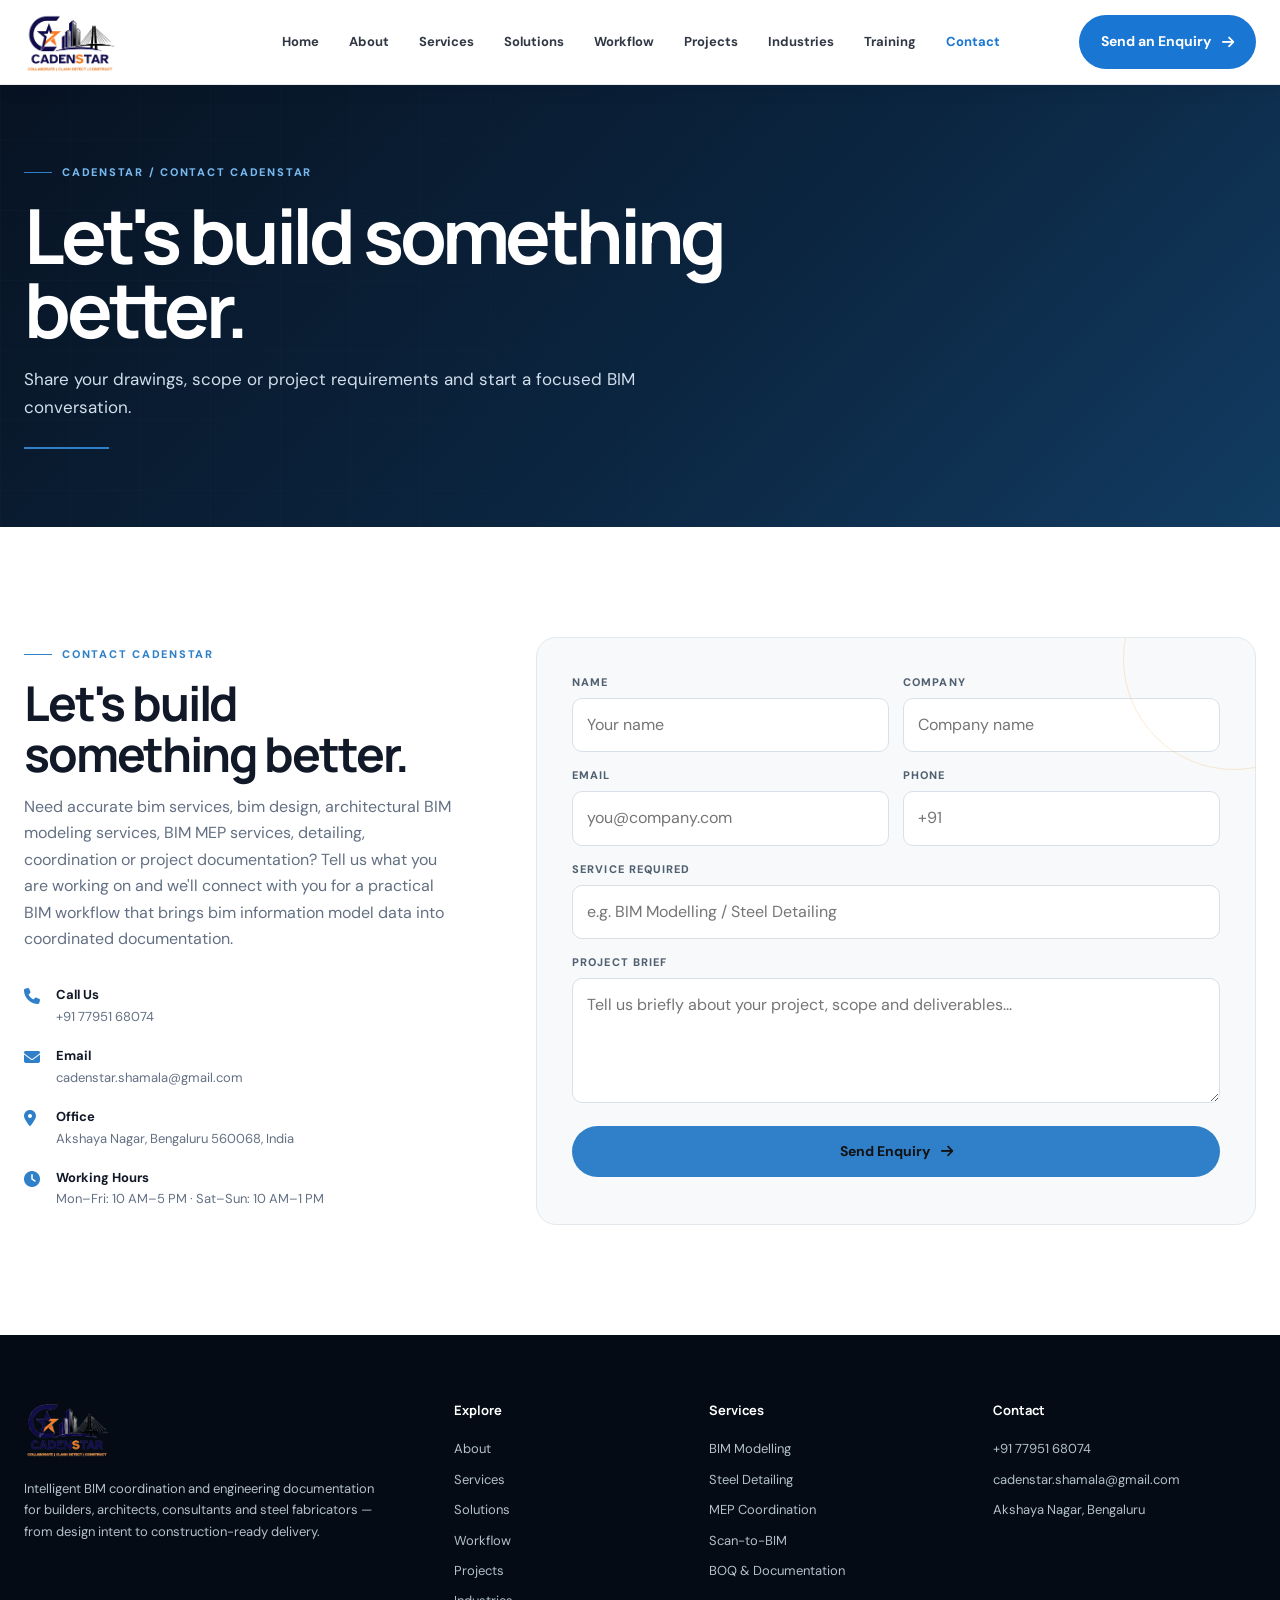
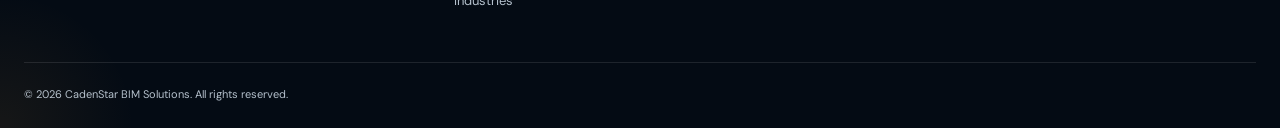
==== contact.html @ 92f3840a "Initial commit" ====
<!DOCTYPE html>

<!DOCTYPE html>

<html lang="en">
<head>
<meta charset="utf-8"/>
<meta content="width=device-width, initial-scale=1.0" name="viewport"/>
<meta name="description" content="Contact CadenStar for BIM services in India, BIM modelling, architectural BIM, MEP BIM services, BIM consulting, Scan-to-BIM and project delivery support."/>
<meta content="CadenStar Pvt Ltd" name="author"/>
<title>Contact CadenStar | BIM Services India</title>
<link href="https://fonts.googleapis.com" rel="preconnect"/>
<link crossorigin="" href="https://fonts.gstatic.com" rel="preconnect"/>
<link href="https://fonts.googleapis.com/css2?family=DM+Sans:wght@400;500;600;700&amp;family=Manrope:wght@500;600;700;800&amp;display=swap" rel="stylesheet"/>
<link href="https://cdnjs.cloudflare.com/ajax/libs/font-awesome/6.5.2/css/all.min.css" rel="stylesheet"/>
<link href="assets/styles.css" rel="stylesheet"/>
<link rel="canonical" href="https://www.cadenstar.com/contact.html"/>
<meta property="og:title" content="Contact CadenStar | BIM Services India"/>
<meta property="og:description" content="Contact CadenStar for BIM services in India, BIM modelling, architectural BIM, MEP BIM services, BIM consulting, Scan-to-BIM and project delivery support."/>
<meta property="og:url" content="https://www.cadenstar.com/contact.html"/>
<meta content="assets/images/logo.png" property="og:image"/>
<script type="application/ld+json">
   {
    "@context":"https://schema.org",
    "@type":"ProfessionalService",
    "name":"CadenStar Pvt Ltd",
    "url":"https://www.CadenStar.com/",
    "description":"BIM modelling, BIM consulting, architectural BIM, structural BIM, MEP BIM services, clash detection, steel detailing, Scan-to-BIM, quantity take-off and construction documentation.",
    "areaServed":["India","UK","USA","Middle East"],
    "telephone":"+91 7795168074",
    "email":"ShamalaLokesh@CadenStar.com",
    "serviceType":["BIM Services","BIM Modelling","Architectural BIM","Structural BIM","MEP BIM Services","Steel Detailing","Scan-to-BIM","BIM Consulting","Quantity Take-Off","CAD Documentation"]
  }
  </script>
<meta name="keywords" content="BIM services India, BIM modeling services in India, BIM modeling services India, BIM companies in India, BIM companies in Bangalore, BIM companies in Mumbai, BIM consulting, BIM MEP services, architectural BIM services"/>
<meta name="robots" content="index, follow, max-image-preview:large"/>
<meta name="theme-color" content="#07111f"/>
</head>
<body>
<header id="header">
<div class="container nav">
<a aria-label="CadenStar home" class="brand" href="index.html">
<img alt="CadenStar BIM Solutions logo" class="brand-logo" src="assets/images/image-01.png"/ loading="lazy" decoding="async">
</a>
<nav class="nav-links" id="navLinks">
<a href="index.html">
      Home
     </a>
<a href="about.html">
      About
     </a>
<a href="services.html">
      Services
     </a>
<a href="solutions.html">
      Solutions
     </a>
<a href="workflow.html">
      Workflow
     </a>
<a href="projects.html">
      Projects
     </a>
<a href="industries.html">
      Industries
     </a>
<a href="training.html">
      Training
     </a>
<a class="active" href="contact.html">
      Contact
     </a>
</nav>
<a class="btn btn-primary" href="contact.html">
     Send an Enquiry
     <i class="fa-solid fa-arrow-right">
</i>
</a>
<button aria-label="Open navigation" class="menu-btn" id="menuBtn">
<i class="fa-solid fa-bars">
</i>
</button>
</div>
</header>
<section class="page-hero">
<div class="container">
<span class="eyebrow">
     CadenStar / Contact CadenStar
    </span>
<h1>
     Let's build something better.
    </h1>
<p>
     Share your drawings, scope or project requirements and start a focused BIM conversation.
    </p>
<div class="hero-line">
</div>
</div>
</section>
<main class="page-main">
<section class="contact" id="contact">
<div class="container contact-grid">
<div class="contact-copy reveal">
<span class="eyebrow">
       Contact CadenStar
      </span>
<h2>
       Let's build something better.
      </h2>
<p>
       Need accurate bim services, bim design, architectural BIM modeling services, BIM MEP services, detailing, coordination or project documentation? Tell us what you are working on and we'll connect with you for a practical BIM workflow that brings bim information model data into coordinated documentation.
      </p>
<div class="contact-details">
<div class="contact-detail">
<i class="fa-solid fa-phone">
</i>
<div>
<strong>
          Call Us
         </strong>
<span>
<a href="tel:+917795168074">
           +91 77951 68074
          </a>
</span>
</div>
</div>
<div class="contact-detail">
<i class="fa-solid fa-envelope">
</i>
<div>
<strong>
          Email
         </strong>
<span>
<a href="mailto:cadenstar.shamala@gmail.com">
           cadenstar.shamala@gmail.com
          </a>
</span>
</div>
</div>
<div class="contact-detail">
<i class="fa-solid fa-location-dot">
</i>
<div>
<strong>
          Office
         </strong>
<span>
          Akshaya Nagar, Bengaluru 560068, India
         </span>
</div>
</div>
<div class="contact-detail">
<i class="fa-solid fa-clock">
</i>
<div>
<strong>
          Working Hours
         </strong>
<span>
          Mon–Fri: 10 AM–5 PM · Sat–Sun: 10 AM–1 PM
         </span>
</div>
</div>
</div>
</div>
<form class="form reveal" id="contactForm">
<div class="form-row">
<div class="field">
<label for="name">
         Name
        </label>
<input id="name" name="name" placeholder="Your name" required=""/>
</div>
<div class="field">
<label for="company">
         Company
        </label>
<input id="company" name="company" placeholder="Company name"/>
</div>
</div>
<div class="form-row">
<div class="field">
<label for="email">
         Email
        </label>
<input id="email" name="email" placeholder="you@company.com" required="" type="email"/>
</div>
<div class="field">
<label for="phone">
         Phone
        </label>
<input id="phone" name="phone" placeholder="+91"/>
</div>
</div>
<div class="field">
<label for="service">
        Service Required
       </label>
<input id="service" name="service" placeholder="e.g. BIM Modelling / Steel Detailing"/>
</div>
<div class="field">
<label for="message">
        Project Brief
       </label>
<textarea id="message" name="message" placeholder="Tell us briefly about your project, scope and deliverables..." required=""></textarea>
</div>
<button class="btn btn-primary" type="submit">
       Send Enquiry
       <i class="fa-solid fa-arrow-right">
</i>
</button>
<p id="formMsg" style="font-size:12px;color:#667486;margin-top:12px;text-align:center">
</p>
</form>
</div>
</section>
</main>
<footer>
<div class="container">
<div class="footer-grid">
<div>
<a class="brand" href="index.html">
<img alt="CadenStar BIM Solutions logo" class="brand-logo" src="assets/images/image-01.png"/ loading="lazy" decoding="async">
</a>
<p>
       Intelligent BIM coordination and engineering documentation for builders, architects, consultants and steel fabricators — from design intent to construction-ready delivery.
      </p>
</div>
<div>
<h4>
       Explore
      </h4>
<ul>
<li>
<a href="about.html">
         About
        </a>
</li>
<li>
<a href="services.html">
         Services
        </a>
</li>
<li>
<a href="solutions.html">
         Solutions
        </a>
</li>
<li>
<a href="workflow.html">
         Workflow
        </a>
</li>
<li>
<a href="projects.html">
         Projects
        </a>
</li>
<li>
<a href="industries.html">
         Industries
        </a>
</li>
</ul>
</div>
<div>
<h4>
       Services
      </h4>
<ul>
<li>
<a href="services.html">
         BIM Modelling
        </a>
</li>
<li>
<a href="services.html">
         Steel Detailing
        </a>
</li>
<li>
<a href="services.html">
         MEP Coordination
        </a>
</li>
<li>
<a href="services.html">
         Scan-to-BIM
        </a>
</li>
<li>
<a href="services.html">
         BOQ &amp; Documentation
        </a>
</li>
</ul>
</div>
<div>
<h4>
       Contact
      </h4>
<ul>
<li>
<a href="tel:+917795168074">
         +91 77951 68074
        </a>
</li>
<li>
<a href="mailto:cadenstar.shamala@gmail.com">
         cadenstar.shamala@gmail.com
        </a>
</li>
<li>
        Akshaya Nagar, Bengaluru
       </li>
</ul>
</div>
</div>
<div class="footer-bottom">
<span>
      © 2026 CadenStar BIM Solutions. All rights reserved.
     </span>
</div>
</div>
</footer>
<div class="cursor-glow" id="cursorGlow">
</div>
<script>
   (function(){
const menuBtn=document.getElementById('menuBtn'),navLinks=document.getElementById('navLinks');
if(menuBtn&&navLinks){menuBtn.addEventListener('click',()=>navLinks.classList.toggle('open'));navLinks.querySelectorAll('a').forEach(a=>a.addEventListener('click',()=>navLinks.classList.remove('open')))}
const obs=new IntersectionObserver(es=>es.forEach(e=>{if(e.isIntersecting){e.target.classList.add('visible');obs.unobserve(e.target)}}),{threshold:.12});
document.querySelectorAll('.reveal,.reveal-left,.reveal-right').forEach(e=>obs.observe(e));
const glow=document.getElementById('cursorGlow');
if(glow&&matchMedia('(pointer:fine)').matches)addEventListener('pointermove',e=>{glow.style.left=e.clientX+'px';glow.style.top=e.clientY+'px'},{passive:true});else if(glow)glow.remove();
const slides=[...document.querySelectorAll('.hero-slide')],dots=[...document.querySelectorAll('.hero-dot')],cur=document.getElementById('heroCurrent');
if(slides.length){let i=0,t;const show=n=>{i=(n+slides.length)%slides.length;slides.forEach((s,k)=>s.classList.toggle('active',k===i));dots.forEach((d,k)=>d.classList.toggle('active',k===i));if(cur)cur.textContent=String(i+1).padStart(2,'0')};const reset=()=>{clearInterval(t);t=setInterval(()=>show(i+1),5500)};const nx=document.getElementById('heroNext'),pv=document.getElementById('heroPrev');if(nx)nx.onclick=()=>{show(i+1);reset()};if(pv)pv.onclick=()=>{show(i-1);reset()};dots.forEach(d=>d.onclick=()=>{show(+d.dataset.slide);reset()});show(0);reset()}
const stats=document.querySelectorAll('.stat');
if(stats.length){const so=new IntersectionObserver(es=>es.forEach(e=>{if(!e.isIntersecting)return;const el=e.target.querySelector('strong');if(!el||el.dataset.done)return;el.dataset.done=1;const m=el.textContent.match(/\d+/);if(!m)return;const target=+m[0],st=performance.now(),tick=n=>{const p=Math.min((n-st)/900,1);el.textContent=Math.floor(p*target)+'+';if(p<1)requestAnimationFrame(tick);else el.classList.add('counting')};requestAnimationFrame(tick);so.unobserve(e.target)}),{threshold:.45});stats.forEach(s=>so.observe(s))}
const form=document.getElementById('contactForm');
if(form)form.addEventListener('submit',e=>{e.preventDefault();const d=new FormData(form),subject=encodeURIComponent('CadenStar Project Enquiry - '+(d.get('service')||'BIM Services')),body=encodeURIComponent('Name: '+d.get('name')+'\nCompany: '+d.get('company')+'\nEmail: '+d.get('email')+'\nPhone: '+d.get('phone')+'\nService: '+d.get('service')+'\n\nProject Brief:\n'+d.get('message'));location.href='mailto:cadenstar.shamala@gmail.com?subject='+subject+'&body='+body;const m=document.getElementById('formMsg');if(m)m.textContent='Opening your email client to send the enquiry…'});
})();
  </script>
</body>
</html>
---- assets/styles.css ----
:root{
      --navy:#07111f;
      --navy2:#0b1b2e;
      --ink:#111827;
      --muted:#637083;
      --line:#dfe5eb;
      --paper:#f7f9fb;
      --white:#fff;
      --accent:#2f80c9;
      --accent2:#72b7ee;
      --blue:#1d5c91;
      --shadow:0 20px 60px rgba(5,18,34,.10);
      --radius:20px;
      --max:1240px;
    }
    *{box-sizing:border-box;margin:0;padding:0}
    html{scroll-behavior:smooth}
    body{font-family:"DM Sans",sans-serif;color:var(--ink);background:#fff;line-height:1.65;overflow-x:hidden}
    a{text-decoration:none;color:inherit}
    img{display:block;width:100%}
    button,input,textarea{font:inherit}
    .container{width:min(var(--max),calc(100% - 48px));margin:auto}
    .eyebrow{display:inline-flex;align-items:center;gap:10px;text-transform:uppercase;letter-spacing:.16em;font-size:11px;font-weight:800;color:var(--accent)}
    .eyebrow:before{content:"";width:28px;height:1px;background:var(--accent)}
    .section-head{display:flex;justify-content:space-between;gap:40px;align-items:end;margin-bottom:52px}
    .section-head h2{font-family:Manrope,sans-serif;font-size:clamp(34px,4vw,58px);line-height:1.04;letter-spacing:-.045em;max-width:680px;margin-top:14px}
    .section-head p{max-width:460px;color:var(--muted)}
    .btn{display:inline-flex;align-items:center;justify-content:center;gap:11px;padding:14px 21px;border-radius:999px;border:1px solid transparent;font-weight:700;font-size:14px;transition:.25s ease;cursor:pointer}
    .btn-primary{background:var(--accent);color:#111}
    .btn-primary:hover{transform:translateY(-2px);background:#4b98d3;box-shadow:0 12px 25px rgba(47,128,201,.22)}
    .btn-dark{background:var(--navy);color:#fff}
    .btn-dark:hover{transform:translateY(-2px);background:#102943}
    .btn-ghost{border-color:#cfd7df;color:var(--navy)}
    .btn-ghost:hover{border-color:var(--navy);background:#f3f6f9}
    .reveal{opacity:0;transform:translateY(34px);transition:opacity .8s ease,transform .8s ease}
    .reveal.visible{opacity:1;transform:none}

    /* top */
    .topbar{background:#040b14;color:#cbd4df;font-size:12px}
    .topbar-inner{height:38px;display:flex;align-items:center;justify-content:space-between}
    .topbar a{color:#fff}
    .top-links{display:flex;gap:22px;align-items:center}
    .top-links span{display:inline-flex;align-items:center;gap:7px}

    /* nav */
    header{position:absolute;z-index:20;top:38px;left:0;right:0;color:#fff}
    .nav{height:82px;display:flex;align-items:center;justify-content:space-between}
    .brand{display:flex;align-items:center;gap:12px}
    .brand-mark{width:44px;height:44px;border:1px solid rgba(255,255,255,.32);display:grid;place-items:center;border-radius:10px;position:relative;overflow:hidden}
    .brand-mark:before,.brand-mark:after{content:"";position:absolute;background:var(--accent);transform:skew(-26deg)}
    .brand-mark:before{width:7px;height:32px;left:13px}
    .brand-mark:after{width:7px;height:24px;left:24px;top:10px}
    .brand strong{font-family:Manrope;font-size:19px;letter-spacing:.02em}
    .brand-logo{width:170px;height:58px;object-fit:contain;object-position:left center}
    .brand small{display:block;color:#aebaca;font-size:9px;letter-spacing:.16em;margin-top:-2px}
    .nav-links{display:flex;gap:30px;align-items:center;font-size:13px;font-weight:700}
    .nav-links a{opacity:.86;transition:.2s}
    .nav-links a:hover,.nav-links a.active{opacity:1;color:var(--accent2)}
    .menu-btn{display:none;background:none;border:0;color:#fff;font-size:22px}

    /* hero */
    .hero{min-height:790px;color:#fff;position:relative;display:flex;align-items:center;padding:150px 0 85px;overflow:hidden;background:#07111f}
    .hero-slides,.hero-slide,.hero-overlay{position:absolute;inset:0}
    .hero-slide{background-position:center;background-size:cover;opacity:0;transform:scale(1.06);transition:opacity 1.1s ease,transform 7s ease}
    .hero-slide.active{opacity:1;transform:scale(1)}
    .hero-overlay{background:linear-gradient(90deg,rgba(4,12,23,.82) 0%,rgba(5,16,29,.58) 47%,rgba(5,15,28,.25) 100%)}
    .hero:after{content:"";position:absolute;inset:auto 0 0;height:160px;background:linear-gradient(transparent,rgba(7,17,31,.78));pointer-events:none;z-index:1}
    .hero-content{position:relative;z-index:3}
    .hero-slider-controls{display:flex;align-items:center;gap:12px;margin-top:35px}
    .hero-arrow{width:39px;height:39px;border:1px solid rgba(255,255,255,.28);background:rgba(4,12,23,.35);color:#fff;border-radius:50%;cursor:pointer;transition:.25s;backdrop-filter:blur(6px)}
    .hero-arrow:hover{background:var(--accent);color:#111;border-color:var(--accent);transform:translateY(-2px)}
    .hero-dots{display:flex;align-items:center;gap:7px;margin:0 5px}
    .hero-dot{width:22px;height:3px;border:0;background:rgba(255,255,255,.35);cursor:pointer;padding:0;transition:.35s}
    .hero-dot.active{width:42px;background:var(--accent)}
    .hero-slide-label{font-size:10px;letter-spacing:.16em;color:#d6dee8;margin-left:7px}
    .hero-content{position:relative;z-index:2;max-width:900px}
    .hero h1{font-family:Manrope;font-size:clamp(48px,7vw,88px);line-height:.98;letter-spacing:-.06em;max-width:850px;margin:20px 0 25px}
    .hero h1 span{color:var(--accent2)}
    .hero p{max-width:700px;font-size:18px;color:#d6dee8}
    .hero-actions{display:flex;gap:12px;margin-top:34px;flex-wrap:wrap}
    .hero-trust{margin-top:60px;display:flex;gap:42px;flex-wrap:wrap;border-top:1px solid rgba(255,255,255,.17);padding-top:25px}
    .hero-trust strong{display:block;font-family:Manrope;font-size:27px}
    .hero-trust span{font-size:11px;color:#aab7c7;text-transform:uppercase;letter-spacing:.12em}

    /* marquee */
    .marquee{background:var(--accent);color:#111;overflow:hidden}
    .marquee-track{display:flex;width:max-content;animation:slide 26s linear infinite}
    .marquee-item{font-family:Manrope;font-weight:800;letter-spacing:.12em;text-transform:uppercase;padding:16px 25px;font-size:12px;display:flex;gap:20px;align-items:center}
    .marquee-item:after{content:"◆";font-size:7px}
    @keyframes slide{to{transform:translateX(-50%)}}

    /* intro */
    .intro{padding:115px 0}
    .intro-grid{display:grid;grid-template-columns:1.05fr .95fr;gap:90px;align-items:center}
    .intro-copy h2{font-family:Manrope;font-size:clamp(34px,4vw,57px);line-height:1.04;letter-spacing:-.045em;margin:15px 0 22px}
    .intro-copy>p{color:var(--muted);font-size:16px}
    .intro-points{display:grid;grid-template-columns:1fr 1fr;gap:14px;margin-top:28px}
    .point{padding:17px 18px;border:1px solid var(--line);border-radius:14px;background:#fff}
    .point i{color:var(--accent);margin-right:8px}
    .point strong{font-size:13px}
    .intro-visual{position:relative}
    .intro-visual img{height:600px;object-fit:contain;border-radius:24px;width:100%;max-width:560px;background:#f6f9fc}
    .floating-card{position:absolute;left:-35px;bottom:30px;background:#fff;padding:24px;border-radius:17px;box-shadow:var(--shadow);width:250px}
    .floating-card b{font-family:Manrope;font-size:30px}
    .floating-card span{display:block;color:var(--muted);font-size:12px}

    /* services */
    .services{padding:110px 0;background:var(--paper)}
    .service-grid{display:grid;grid-template-columns:repeat(3,1fr);gap:18px}
    .service-card{background:#fff;border:1px solid #e5e9ee;border-radius:18px;padding:29px;min-height:275px;position:relative;overflow:hidden;transition:.3s ease}
    .service-card:hover{transform:translateY(-7px);box-shadow:var(--shadow);border-color:#d5dde5}
    .service-num{font-size:11px;font-weight:800;color:#98a5b4;letter-spacing:.14em}
    .service-icon{width:48px;height:48px;border-radius:12px;background:#eaf4fc;color:#21689f;display:grid;place-items:center;font-size:19px;margin:30px 0 20px}
    .service-card h3{font-family:Manrope;font-size:21px;margin-bottom:9px}
    .service-card p{color:var(--muted);font-size:14px}
    .service-list{list-style:none;margin-top:16px;display:flex;gap:7px;flex-wrap:wrap}
    .service-list li{font-size:10px;border:1px solid #e2e7ec;border-radius:999px;padding:4px 8px;color:#677486}

    /* capability band */
    .capability{background:var(--navy);color:#fff;padding:105px 0}
    .capability .section-head p{color:#aab8c7}
    .cap-grid{display:grid;grid-template-columns:repeat(4,1fr);gap:1px;background:rgba(255,255,255,.13);border:1px solid rgba(255,255,255,.13)}
    .cap{padding:35px 26px;min-height:210px;background:var(--navy);transition:.25s}
    .cap:hover{background:#0c2138}
    .cap b{font-size:11px;color:var(--accent);letter-spacing:.14em}
    .cap h3{font-family:Manrope;font-size:22px;margin:18px 0 9px}
    .cap p{color:#aab7c5;font-size:13px}

    /* process */
    .process{padding:110px 0}
    .process-grid{display:grid;grid-template-columns:repeat(4,1fr);gap:0;border-top:1px solid var(--line)}
    .step{padding:32px 26px 10px 0;border-right:1px solid var(--line);margin-right:26px;min-height:220px}
    .step:last-child{border:0}
    .step-number{font-family:Manrope;font-size:48px;color:#dce3ea;font-weight:800}
    .step h3{font-family:Manrope;font-size:19px;margin:10px 0}
    .step p{font-size:13px;color:var(--muted)}

    /* projects */
    .projects{padding:110px 0;background:#f5f7f9}
    .project-grid{display:grid;grid-template-columns:1.2fr .8fr;gap:18px}
    .project-card{position:relative;overflow:hidden;border-radius:20px;background:#111;color:#fff;min-height:440px}
    .project-card.small{min-height:211px}
    .project-card img{position:absolute;inset:0;width:100%;height:100%;object-fit:cover;transition:transform .6s}
    .project-card:hover img{transform:scale(1.04)}
    .project-card:after{content:"";position:absolute;inset:35% 0 0;background:linear-gradient(transparent,rgba(0,0,0,.9))}
    .project-content{position:absolute;z-index:2;left:30px;right:30px;bottom:28px}
    .project-content span{font-size:10px;text-transform:uppercase;letter-spacing:.15em;color:var(--accent2);font-weight:800}
    .project-content h3{font-family:Manrope;font-size:27px;line-height:1.1;margin:8px 0}
    .project-content p{font-size:12px;color:#d1d9e2;max-width:620px}
    .side-projects{display:grid;gap:18px}

    /* sectors */
    .sectors{padding:105px 0}
    .sector-wrap{display:grid;grid-template-columns:1fr 1fr;gap:18px}
    .sector{padding:30px;border:1px solid var(--line);border-radius:16px;display:flex;align-items:center;gap:18px;transition:.2s}
    .sector:hover{border-color:#c5d0db;box-shadow:0 12px 30px rgba(5,18,34,.06)}
    .sector i{width:45px;height:45px;display:grid;place-items:center;background:#eef4f8;color:var(--blue);border-radius:11px}
    .sector h3{font-family:Manrope;font-size:17px}
    .sector p{font-size:12px;color:var(--muted)}

    /* stats */
    .stats{background:var(--accent);padding:62px 0}
    .stats-grid{display:grid;grid-template-columns:repeat(4,1fr);gap:30px}
    .stat{text-align:center;border-right:1px solid rgba(17,17,17,.18)}
    .stat:last-child{border:0}
    .stat strong{font-family:Manrope;font-size:48px;line-height:1}
    .stat span{display:block;text-transform:uppercase;letter-spacing:.12em;font-size:10px;font-weight:800;margin-top:8px}

    /* training */
    .training{padding:110px 0;background:var(--paper)}
    .training-grid{display:grid;grid-template-columns:.9fr 1.1fr;gap:70px;align-items:center}
    .training-image{height:500px;border-radius:22px;object-fit:cover}
    .training h2{font-family:Manrope;font-size:clamp(34px,4vw,55px);line-height:1.05;letter-spacing:-.045em;margin:14px 0 18px}
    .training p{color:var(--muted)}
    .training-list{display:grid;grid-template-columns:1fr 1fr;gap:11px;margin:25px 0}
    .training-list div{background:#fff;border:1px solid var(--line);padding:14px;border-radius:11px;font-size:13px;font-weight:700}
    .training-list i{color:var(--accent);margin-right:8px}

    /* cta */
    .cta{padding:95px 0;background:var(--navy);color:#fff}
    .cta-box{display:flex;justify-content:space-between;align-items:center;gap:35px}
    .cta h2{font-family:Manrope;font-size:clamp(35px,4vw,57px);line-height:1.03;letter-spacing:-.045em;max-width:760px}
    .cta p{color:#aebccc;margin-top:13px;max-width:650px}
    .cta-actions{display:flex;gap:10px;flex-shrink:0}

    /* contact */
    .contact{padding:110px 0}
    .contact-grid{display:grid;grid-template-columns:.75fr 1.25fr;gap:80px}
    .contact h2{font-family:Manrope;font-size:48px;line-height:1.05;letter-spacing:-.045em;margin:15px 0}
    .contact-copy>p{color:var(--muted)}
    .contact-details{margin-top:32px;display:grid;gap:18px}
    .contact-detail{display:flex;gap:14px;align-items:flex-start}
    .contact-detail i{color:var(--accent);margin-top:4px;width:18px}
    .contact-detail strong{display:block;font-size:13px}
    .contact-detail span{display:block;color:var(--muted);font-size:13px}
    .form{background:var(--paper);padding:35px;border-radius:20px}
    .form-row{display:grid;grid-template-columns:1fr 1fr;gap:14px}
    .field{margin-bottom:14px}
    label{display:block;font-size:11px;font-weight:800;text-transform:uppercase;letter-spacing:.1em;margin-bottom:7px;color:#516070}
    input,textarea{width:100%;border:1px solid #d9e0e7;background:#fff;border-radius:10px;padding:13px 14px;outline:0;transition:.2s}
    input:focus,textarea:focus{border-color:var(--accent);box-shadow:0 0 0 3px rgba(47,128,201,.12)}
    textarea{min-height:125px;resize:vertical}
    .form button{width:100%;border:0}

    /* footer */
    footer{background:#040b14;color:#b4c0cc;padding:65px 0 25px}
    .footer-grid{display:grid;grid-template-columns:1.3fr .7fr .8fr .9fr;gap:50px;padding-bottom:50px}
    footer .brand{color:#fff;margin-bottom:20px}
    footer p{font-size:13px;max-width:350px}
    footer h4{color:#fff;font-family:Manrope;margin-bottom:17px;font-size:13px}
    footer ul{list-style:none;display:grid;gap:9px;font-size:13px}
    footer li a:hover{color:var(--accent2)}
    .footer-bottom{border-top:1px solid rgba(255,255,255,.1);padding-top:22px;display:flex;justify-content:space-between;gap:20px;font-size:11px}

    /* back to top */
    .back-top{position:fixed;right:22px;bottom:22px;width:44px;height:44px;border:0;border-radius:50%;background:var(--accent);color:#111;z-index:50;cursor:pointer;opacity:0;visibility:hidden;transition:.25s;box-shadow:0 10px 25px rgba(0,0,0,.18)}
    .back-top.show{opacity:1;visibility:visible}

    @media(max-width:980px){
      .nav-links{gap:18px}
      .hero{min-height:720px}
      .intro-grid,.training-grid,.contact-grid{grid-template-columns:1fr;gap:45px}
      .intro-visual img,.training-image{height:420px}
      .floating-card{left:18px}
      .service-grid{grid-template-columns:1fr 1fr}
      .cap-grid{grid-template-columns:1fr 1fr}
      .process-grid{grid-template-columns:1fr 1fr}
      .step:nth-child(2){border-right:0;margin-right:0}
      .project-grid{grid-template-columns:1fr}
      .side-projects{grid-template-columns:1fr 1fr}
      .stats-grid{grid-template-columns:1fr 1fr}
      .stat:nth-child(2){border-right:0}
      .cta-box{align-items:flex-start;flex-direction:column}
      .footer-grid{grid-template-columns:1fr 1fr}
    }
    @media(max-width:720px){
      .brand-logo{width:145px;height:52px}
      .hero-slider-controls{margin-top:25px}
      .hero-slide-label{display:none}
      .container{width:min(var(--max),calc(100% - 32px))}
      .topbar-inner{justify-content:center}
      .top-links{display:none}
      header{top:38px}
      .nav{height:72px}
      .nav-links{position:absolute;top:72px;left:0;right:0;background:#07111f;padding:18px;display:none;flex-direction:column;align-items:flex-start;border-top:1px solid rgba(255,255,255,.1);border-bottom:1px solid rgba(255,255,255,.1)}
      .nav-links.open{display:flex}
      .menu-btn{display:block}
      .nav .btn{display:none}
      .hero{padding:130px 0 75px;min-height:720px}
      .hero h1{font-size:48px}
      .hero p{font-size:15px}
      .hero-trust{gap:24px;margin-top:40px}
      .hero-trust strong{font-size:23px}
      .section-head{display:block;margin-bottom:35px}
      .section-head p{margin-top:18px}
      .intro,.services,.capability,.process,.projects,.sectors,.training,.contact{padding:75px 0}
      .intro-points,.training-list{grid-template-columns:1fr}
      .service-grid,.cap-grid,.process-grid,.sector-wrap,.stats-grid{grid-template-columns:1fr}
      .step{border-right:0;border-bottom:1px solid var(--line);margin-right:0}
      .side-projects{grid-template-columns:1fr}
      .project-card,.project-card.small{min-height:330px}
      .stats-grid{gap:0}
      .stat{border-right:0;border-bottom:1px solid rgba(17,17,17,.18);padding:22px}
      .stat:last-child{border-bottom:0}
      .form-row{grid-template-columns:1fr}
      .form{padding:22px}
      .footer-grid{grid-template-columns:1fr;gap:30px}
      .footer-bottom{flex-direction:column}
      .cta-actions{width:100%;flex-direction:column}
      .cta-actions .btn{width:100%}
    }

    /* ===== CORPORATE VISUAL UPGRADE ===== */
    :root{--max:1240px;--grid-pad:24px}
    .container{width:min(var(--max),calc(100% - 48px));margin-inline:auto;padding-inline:0}
    header .container,.topbar .container,footer .container{padding-inline:0}
    section .container > *{max-width:100%}
    .hero{overflow:hidden;background:#07111f}
    .hero:before{content:"";position:absolute;inset:0;opacity:.16;background-image:linear-gradient(rgba(255,255,255,.12) 1px,transparent 1px),linear-gradient(90deg,rgba(255,255,255,.12) 1px,transparent 1px);background-size:70px 70px;mask-image:linear-gradient(90deg,#000,transparent 75%);pointer-events:none}
    .hero:after{height:190px}
    .hero-content{max-width:var(--max)}
    .hero h1{max-width:860px;text-wrap:balance}
    .hero p{max-width:680px}
    .hero .eyebrow{position:relative}
    .hero .eyebrow:after{display:none!important}
    .hero-actions .btn{position:relative;overflow:hidden}
    .hero-actions .btn:after{content:"";position:absolute;top:-80%;left:-120%;width:70%;height:260%;background:rgba(255,255,255,.22);transform:rotate(18deg);transition:.7s}
    .hero-actions .btn:hover:after{left:140%}
    .hero-trust>div{position:relative;padding-left:17px}
    .hero-trust>div:before{content:"";position:absolute;left:0;top:4px;width:3px;height:38px;background:var(--accent)}
    .section-head{position:relative}
    .section-head:after{content:"";position:absolute;left:0;bottom:-18px;width:72px;height:2px;background:var(--accent);opacity:.8}
    .section-head p{line-height:1.8}
    .service-card,.cap,.sector,.step,.project-card{will-change:transform}
    .service-card:before{content:"";position:absolute;inset:0;background:linear-gradient(135deg,rgba(47,128,201,.12),transparent 35%);opacity:0;transition:.35s;pointer-events:none}
    .service-card:hover:before{opacity:1}
    .service-card .service-icon{transition:.35s;position:relative;z-index:1}
    .service-card:hover .service-icon{transform:rotate(-6deg) scale(1.08);box-shadow:0 12px 25px rgba(233,154,40,.16)}
    .cap{position:relative;overflow:hidden}
    .cap:after{content:"";position:absolute;right:-35px;bottom:-55px;width:120px;height:120px;border:1px solid rgba(233,154,40,.18);border-radius:50%;transition:.5s}
    .cap:hover:after{transform:scale(1.6)}
    .process-grid{position:relative}
    .process-grid:before{content:"";position:absolute;left:0;right:0;top:-1px;height:1px;background:linear-gradient(90deg,var(--accent),transparent 70%)}
    .step{position:relative}
    .step:after{content:"";position:absolute;top:48px;right:18px;width:0;height:1px;background:var(--accent);transition:.45s}
    .step:hover:after{width:65px}
    .step-number{transition:.35s}
    .step:hover .step-number{color:var(--accent)}
    .project-card{box-shadow:0 15px 45px rgba(4,15,27,.08)}
    .project-card:before{content:"";position:absolute;z-index:2;inset:18px;border:1px solid rgba(255,255,255,.25);border-radius:13px;opacity:0;transform:scale(.96);transition:.45s;pointer-events:none}
    .project-card:hover:before{opacity:1;transform:scale(1)}
    .project-card img{filter:saturate(.88);transition:transform .8s cubic-bezier(.2,.8,.2,1),filter .5s}
    .project-card:hover img{transform:scale(1.07);filter:saturate(1.08)}
    .project-content{transform:translateY(4px);transition:.35s}
    .project-card:hover .project-content{transform:translateY(0)}
    .sector{position:relative;overflow:hidden}
    .sector:before{content:"";position:absolute;left:0;top:0;bottom:0;width:3px;background:var(--accent);transform:scaleY(0);transform-origin:bottom;transition:.35s}
    .sector:hover:before{transform:scaleY(1)}
    .sector i{transition:.35s}
    .sector:hover i{transform:translateX(4px) rotate(-4deg)}
    .stat{position:relative}
    .stat strong{display:inline-block}
    .stat strong.counting{animation:numberPop .6s ease both}
    @keyframes numberPop{0%{opacity:.2;transform:translateY(8px) scale(.92)}100%{opacity:1;transform:none}}
    .training-image{box-shadow:25px 25px 0 rgba(233,154,40,.13);transition:.5s}
    .training-image:hover{transform:translate(-5px,-5px);box-shadow:30px 30px 0 rgba(233,154,40,.18)}
    .form{position:relative;overflow:hidden;border:1px solid #e3e8ed}
    .form:before{content:"";position:absolute;top:-90px;right:-90px;width:220px;height:220px;border:1px solid rgba(233,154,40,.2);border-radius:50%;pointer-events:none}
    .form button{position:relative;overflow:hidden}
    .form button:after{content:"";position:absolute;left:-110%;top:0;width:80%;height:100%;background:rgba(255,255,255,.22);transform:skewX(-20deg);transition:.65s}
    .form button:hover:after{left:130%}
    footer .brand-mark{border-color:rgba(255,255,255,.22)}
    .reveal-left{opacity:0;transform:translateX(-35px);transition:opacity .8s ease,transform .8s ease}
    .reveal-right{opacity:0;transform:translateX(35px);transition:opacity .8s ease,transform .8s ease}
    .reveal-left.visible,.reveal-right.visible{opacity:1;transform:none}
    .cursor-glow{position:fixed;width:280px;height:280px;border-radius:50%;pointer-events:none;background:radial-gradient(circle,rgba(233,154,40,.08),transparent 68%);transform:translate(-50%,-50%);z-index:1;mix-blend-mode:screen}
    @media(max-width:720px){
      .hero-slider-controls{margin-top:25px}
      .hero-slide-label{display:none}
      .container{width:calc(100% - 32px)}
      .hero{background-attachment:scroll}
      .training-image{box-shadow:12px 12px 0 rgba(233,154,40,.13)}
      .section-head:after{bottom:-12px}
    }

  
    /* ===== OCTOBER 2026 PPT EXPANSION ===== */
    .ppt-section{padding:105px 0;position:relative}
    .ppt-section.alt{background:linear-gradient(180deg,#f7fbff,#eef5fb)}
    .problem-grid{display:grid;grid-template-columns:1.15fr .85fr;gap:30px;align-items:stretch}
    .problem-panel{background:var(--navy);color:#fff;border-radius:24px;padding:38px;box-shadow:var(--shadow)}
    .problem-panel h3{font-family:Manrope;font-size:28px;margin:12px 0 24px}
    .problem-list{display:grid;gap:12px}
    .problem-item{padding:17px 18px;border:1px solid rgba(255,255,255,.13);border-radius:14px;background:rgba(255,255,255,.04)}
    .problem-item strong{display:block;color:#fff;font-family:Manrope;font-size:15px}
    .problem-item span{display:block;color:#b9c6d5;font-size:13px;margin-top:4px}
    .visual-card{background:#fff;border:1px solid var(--line);border-radius:24px;overflow:hidden;box-shadow:var(--shadow)}
    .visual-card img{width:100%;height:100%;object-fit:cover}
    .workflow-image{border-radius:24px;box-shadow:var(--shadow);border:1px solid #dbe6ef}
    .workflow-steps{display:grid;grid-template-columns:repeat(5,1fr);gap:14px;margin-top:35px}
    .workflow-step{background:#fff;border:1px solid #dfe8f0;border-radius:18px;padding:23px 18px;position:relative;box-shadow:0 10px 30px rgba(5,18,34,.06)}
    .workflow-step b{display:block;font-family:Manrope;color:#176cc2;font-size:30px;line-height:1}
    .workflow-step h3{font-family:Manrope;font-size:17px;margin:13px 0 7px}
    .workflow-step p{font-size:12px;color:var(--muted)}
    .benefit-strip{margin-top:28px;padding:24px;border-radius:18px;background:#073d78;color:#fff;display:grid;grid-template-columns:repeat(4,1fr);gap:12px}
    .benefit-strip div{padding:8px 18px;border-right:1px solid rgba(255,255,255,.2);text-align:center}
    .benefit-strip div:last-child{border-right:0}
    .benefit-strip strong{display:block;font-family:Manrope;font-size:15px}
    .benefit-strip span{font-size:11px;color:#d5e4f3}
    .two-col-image{display:grid;grid-template-columns:1fr 1fr;gap:18px;align-items:center}
    .two-col-image img{border-radius:20px;border:1px solid #dce5ed;box-shadow:0 15px 35px rgba(5,18,34,.08)}
    .comparison{display:grid;grid-template-columns:1fr 1fr;gap:18px;margin-top:32px}
    .compare-card{padding:30px;border-radius:20px;border:1px solid var(--line);background:#fff}
    .compare-card h3{font-family:Manrope;font-size:23px;margin-bottom:18px}
    .compare-card ul{list-style:none;display:grid;gap:11px}
    .compare-card li{font-size:13px;color:#536173;padding-left:25px;position:relative}
    .compare-card li:before{position:absolute;left:0;top:0;font-weight:800}
    .compare-card.with li:before{content:"✓";color:#198754}
    .compare-card.without li:before{content:"×";color:#d04444}
    .metric-row{display:grid;grid-template-columns:repeat(3,1fr);gap:15px;margin-top:20px}
    .metric{background:var(--navy);color:#fff;border-radius:16px;padding:20px;text-align:center}
    .metric b{display:block;font-family:Manrope;font-size:31px;color:#78baf0}
    .metric span{font-size:11px;text-transform:uppercase;letter-spacing:.1em}
    .solutions-hero{display:grid;grid-template-columns:.8fr 1.2fr;gap:25px;align-items:center}
    .solutions-hero img{border-radius:22px;border:1px solid #dce6ee;box-shadow:var(--shadow)}
    .solution-grid{display:grid;grid-template-columns:repeat(3,1fr);gap:18px;margin-top:25px}
    .solution-card{background:#fff;border:1px solid #dfe6ed;border-radius:18px;padding:24px;overflow:hidden}
    .solution-card img{height:165px;object-fit:cover;border-radius:12px;margin-top:18px}
    .solution-card h3{font-family:Manrope;font-size:19px;margin:0 0 7px}
    .solution-card p{font-size:13px;color:var(--muted)}
    .industry-grid{display:grid;grid-template-columns:repeat(3,1fr);gap:15px}
    .industry-card{padding:23px;border:1px solid var(--line);border-radius:17px;background:#fff}
    .industry-card i{color:var(--accent);font-size:20px}
    .industry-card h3{font-family:Manrope;font-size:16px;margin:10px 0 5px}
    .industry-card p{font-size:12px;color:var(--muted)}
    .project-spotlight{display:grid;grid-template-columns:1fr 1fr;gap:24px;align-items:center}
    .project-gallery{display:grid;grid-template-columns:1.1fr .9fr;gap:12px}
    .project-gallery img{border-radius:15px;border:1px solid #dce5ed;background:#fff}
    .project-gallery img:first-child{grid-row:span 2;height:100%;object-fit:cover}
    .project-copy h3{font-family:Manrope;font-size:35px;line-height:1.08;margin:12px 0}
    .project-copy p{color:var(--muted)}
    .project-facts{display:grid;gap:10px;margin-top:20px}
    .project-fact{padding:13px 15px;background:#f4f8fb;border-radius:12px;font-size:13px}
    .project-fact strong{font-family:Manrope;color:var(--navy)}
    .hostel-grid{display:grid;grid-template-columns:.8fr 1.2fr;gap:25px;align-items:center}
    .hostel-images{display:grid;gap:12px}
    .hostel-images img{border-radius:18px;border:1px solid #dce5ed}
    .real-project-grid{display:grid;grid-template-columns:repeat(3,1fr);gap:18px}
    .real-project-card{background:#fff;border:1px solid var(--line);border-radius:18px;overflow:hidden}
    .real-project-card img{height:190px;object-fit:cover}
    .real-project-card .rpcopy{padding:18px}
    .real-project-card h3{font-family:Manrope;font-size:18px}
    .real-project-card p{font-size:12px;color:var(--muted);margin-top:6px}
    .resource-grid{display:grid;grid-template-columns:1fr 1fr;gap:22px;align-items:center}
    .resource-list{display:grid;grid-template-columns:1fr 1fr;gap:11px;margin-top:25px}
    .resource-list div{padding:14px 15px;background:#fff;border:1px solid var(--line);border-radius:12px;font-size:13px;font-weight:700}
    .resource-list i{color:var(--accent);margin-right:8px}
    .client-grid{display:grid;grid-template-columns:repeat(4,1fr);gap:18px;align-items:center}
    .client-logo{height:125px;background:#fff;border:1px solid var(--line);border-radius:16px;padding:20px;display:grid;place-items:center}
    .client-logo img{max-height:90px;max-width:90%;object-fit:contain}
    .contact-feature{display:grid;grid-template-columns:1fr .75fr;gap:25px;align-items:center}
    .leader-card{background:linear-gradient(145deg,#07111f,#12345a);border-radius:24px;padding:18px;color:#fff;display:grid;grid-template-columns:minmax(320px,.9fr) 1.1fr;gap:22px;align-items:center}
    .leader-card img{width:100%;height:360px;object-fit:contain;object-position:center;border-radius:18px;background:#07111f}
    .leader-card h3{font-family:Manrope;font-size:28px}
    .leader-card p{color:#c8d4e1;font-size:13px;margin:9px 0 16px}
    @media(max-width:980px){
      .problem-grid,.project-spotlight,.hostel-grid,.resource-grid,.contact-feature,.solutions-hero{grid-template-columns:1fr}
      .workflow-steps{grid-template-columns:1fr 1fr}
      .benefit-strip{grid-template-columns:1fr 1fr}
      .solution-grid,.industry-grid,.real-project-grid{grid-template-columns:1fr 1fr}
      .client-grid{grid-template-columns:repeat(3,1fr)}
      .leader-card{grid-template-columns:1fr}
      .leader-card img{height:360px;object-fit:contain}
    }
    @media(max-width:720px){
      .workflow-steps,.comparison,.metric-row,.solution-grid,.industry-grid,.real-project-grid,.client-grid,.resource-list{grid-template-columns:1fr}
      .benefit-strip{grid-template-columns:1fr}
      .benefit-strip div{border-right:0;border-bottom:1px solid rgba(255,255,255,.2)}
      .benefit-strip div:last-child{border-bottom:0}
      .two-col-image,.project-gallery{grid-template-columns:1fr}
      .project-gallery img:first-child{grid-row:auto}
      .ppt-section{padding:75px 0}
    }
   /* ===== FINAL HEADER / NAVIGATION REFINEMENT ===== */
    html{scroll-padding-top:84px}
    .topbar{display:none!important}
    header#header{position:fixed!important;top:0!important;left:0!important;right:0!important;z-index:1000!important;background:#fff!important;color:#101827!important;box-shadow:0 2px 18px rgba(10,24,45,.10)!important;border-bottom:1px solid rgba(16,24,39,.08)!important}
    header#header .nav{height:84px}
    header#header .brand{color:#101827!important}
    header#header .brand-logo{width:178px;height:62px;object-fit:contain;object-position:left center}
    header#header .nav-links a{color:#101827!important}
    header#header .nav-links a:hover,header#header .nav-links a.active{color:#1976d2!important}
    header#header .nav-links{background:#fff!important}
    header#header .menu-btn{color:#101827!important;border-color:rgba(16,24,39,.15)!important;background:#fff!important}
    header#header .btn-primary{color:#fff!important;background:#1976d2!important}
    .hero{padding-top:190px}
    .founder-badge{display:inline-flex;align-items:center;gap:8px;margin:10px 0 14px;padding:7px 12px;border-radius:999px;background:rgba(120,186,240,.13);border:1px solid rgba(120,186,240,.35);color:#78baf0;font-size:12px;font-weight:800;letter-spacing:.08em;text-transform:uppercase}
    .workflow-image{display:block;width:100%;height:auto;object-fit:cover}
    @media (max-width:760px){header#header .nav{height:72px}header#header .brand-logo{width:148px;height:54px}.hero{padding-top:135px}header#header .nav-links{top:72px}}
  

/* ===== Section heading + paragraph alignment (all sections) ===== */
.section-head{display:grid;grid-template-columns:minmax(0,1.2fr) minmax(0,.8fr);gap:56px;align-items:center}
.section-head h2{font-size:clamp(30px,3.5vw,48px);line-height:1.08;max-width:none}
.section-head p{max-width:none;font-size:16px;line-height:1.8;padding-left:26px;border-left:2px solid rgba(99,112,131,.28)}
@media(max-width:980px){.section-head{grid-template-columns:1fr;gap:22px}.section-head p{padding-left:0;border-left:0;margin-top:0}}

/* ===== Shared ===== */
.cs-ico{display:inline-grid;place-items:center;flex:none;color:#fff;background:radial-gradient(circle at 30% 25%,#1f6fc2,#0a3a78 70%);box-shadow:0 8px 18px rgba(7,61,120,.28)}
.cs-ico.green{background:radial-gradient(circle at 30% 25%,#2ea24f,#12602b 70%);box-shadow:0 8px 18px rgba(18,96,43,.26)}

/* ===== 1. Coordinated BIM workflow ===== */
.wf2-stage{position:relative;overflow:hidden;border-radius:26px;border:1px solid #dbe6ef;box-shadow:var(--shadow);background:linear-gradient(180deg,#f3f9ff 0%,#fff 62%);padding:0 0 34px}
.wf2-top{position:relative;padding:44px 0 26px;overflow:hidden}
.wf2-top:after{content:"";position:absolute;left:0;right:0;bottom:0;height:70px;background:linear-gradient(180deg,rgba(255,255,255,0),#fff);pointer-events:none}
.wf2-photo{position:absolute;top:0;bottom:0;width:190px;height:100%;object-fit:cover;pointer-events:none;z-index:0}
.wf2-photo.l{left:0;-webkit-mask-image:linear-gradient(90deg,#000 45%,transparent);mask-image:linear-gradient(90deg,#000 45%,transparent)}
.wf2-photo.r{right:0;-webkit-mask-image:linear-gradient(270deg,#000 45%,transparent);mask-image:linear-gradient(270deg,#000 45%,transparent)}
.wf2-steps{position:relative;z-index:1;display:grid;grid-template-columns:repeat(5,1fr);gap:34px;margin:0 190px;align-items:stretch}
.wf2-step{position:relative;display:flex;flex-direction:column;align-items:center;text-align:center}
.wf2-step b{font-family:Manrope,sans-serif;font-size:32px;line-height:1;color:#176cc2}
.wf2-step h3{font-family:Manrope,sans-serif;font-size:16px;line-height:1.25;margin:12px 0 6px;color:#0b2a55}
.wf2-step p{font-size:13px;line-height:1.5;color:var(--muted);max-width:170px}
.wf2-step .wf2-dot{width:9px;height:9px;border-radius:50%;background:#0a3a78;margin:auto 0 0;position:relative}
.wf2-step .wf2-dot:after{content:"";position:absolute;left:4px;top:9px;height:14px;border-left:1px dashed #0a3a78}
.wf2-step .cs-ico{width:84px;height:84px;border-radius:50%;font-size:30px;margin-top:22px;border:6px solid #fff;outline:1px solid #cfdceb}
.wf2-step:not(:last-child):after{content:"";position:absolute;right:-34px;bottom:30px;width:34px;height:14px;background:linear-gradient(90deg,#4f9be0,#0a3a78);clip-path:polygon(0 30%,62% 30%,62% 0,100% 50%,62% 100%,62% 70%,0 70%)}
.wf2-principle{position:relative;display:grid;grid-template-columns:auto 1fr auto;gap:26px;align-items:center;margin:8px 40px 0;padding:18px 20px 18px 26px;border-radius:20px;background:linear-gradient(100deg,#082a5c,#0b4aa0);color:#fff;box-shadow:0 14px 30px rgba(7,42,92,.28)}
.wf2-principle .badge{width:76px;height:76px;border-radius:50%;background:#fff;color:#0a4aa0;display:grid;place-items:center;font-size:34px}
.wf2-principle p{font-family:Manrope,sans-serif;font-size:19px;line-height:1.4}
.wf2-principle p strong{display:block;font-size:21px;margin-bottom:2px}
.wf2-principle em{font-style:normal;font-weight:800;color:#9be22c}
.wf2-pair{display:grid;grid-template-columns:1fr 1fr;gap:0;width:min(42vw,430px);border-radius:14px;overflow:hidden;border:3px solid #fff;background:#fff}
.wf2-pair img{width:100%;height:132px;object-fit:cover;display:block}
.wf2-benefits{display:grid;grid-template-columns:repeat(4,1fr);margin:26px 40px 0;padding:18px 10px;border-radius:18px;background:#fff;border:1px solid #e1eaf2;box-shadow:0 10px 26px rgba(5,18,34,.06)}
.wf2-benefits div{display:flex;gap:14px;align-items:center;padding:6px 22px;border-right:1px solid #dfe8f0}
.wf2-benefits div:last-child{border-right:0}
.wf2-benefits i{font-size:28px;flex:none;width:36px;text-align:center}
.wf2-benefits strong{display:block;font-family:Manrope,sans-serif;font-size:15px;color:#0b2a55}
.wf2-benefits span{display:block;font-size:12px;line-height:1.45;color:var(--muted)}
.wf2-benefits .c1{color:#1c8de6}.wf2-benefits .c2{color:#58b21e}.wf2-benefits .c3{color:#5b3fc4}.wf2-benefits .c4{color:#1769c9}
@media(max-width:1100px){
  .wf2-photo{display:none}
  .wf2-top{padding-top:34px}
  .wf2-steps{margin:0 28px;gap:26px;grid-template-columns:repeat(3,1fr);row-gap:34px}
  .wf2-step:nth-child(3):after{display:none}
  .wf2-principle{grid-template-columns:auto 1fr;margin-inline:28px}
  .wf2-pair{grid-column:1/-1;width:100%}
  .wf2-benefits{grid-template-columns:1fr 1fr;margin-inline:28px;row-gap:10px}
  .wf2-benefits div:nth-child(2){border-right:0}
}
@media(max-width:640px){
  .wf2-stage{padding-top:30px}
  .wf2-steps{grid-template-columns:1fr 1fr;margin:0 16px}
  .wf2-step:nth-child(3):after{display:block}.wf2-step:nth-child(2n):after{display:none}.wf2-step:last-child:after{display:none}
  .wf2-step:not(:last-child):after{right:-28px;width:24px}
  .wf2-principle{margin-inline:16px;padding:18px}
  .wf2-principle p{font-size:16px}.wf2-principle p strong{font-size:17px}
  .wf2-benefits{grid-template-columns:1fr;margin-inline:16px}
  .wf2-benefits div{border-right:0;border-bottom:1px solid #dfe8f0;padding:12px 8px}.wf2-benefits div:last-child{border-bottom:0}
}

/* ===== 2. Builders + architects ===== */
.ba-goal{text-align:center}
.ba-goal h3{font-family:Manrope,sans-serif;font-size:clamp(24px,3vw,38px);letter-spacing:-.02em;color:#0b2a55;text-transform:uppercase}
.ba-goal h3 .g{color:#17702f}.ba-goal h3 .lc{color:#6b7a8c}
.ba-goal-bar{display:flex;align-items:center;justify-content:center;gap:16px;margin:16px auto 14px;padding:15px 26px;max-width:880px;border-radius:14px;background:linear-gradient(100deg,#082a5c,#0b3d80);color:#fff;font-family:Manrope,sans-serif;font-weight:700;font-size:clamp(16px,2vw,24px);box-shadow:0 14px 30px rgba(7,42,92,.22)}
.ba-goal-bar i{color:#f5b82e;font-size:1.4em}
.ba-goal-bar b{color:#f5b82e}
.ba-goal > p{font-size:17px;color:#33425a}.ba-goal > p .b{color:#1769c9;font-weight:700}.ba-goal > p .g{color:#17702f;font-weight:700}
.ba-stage{display:grid;grid-template-columns:200px minmax(0,1fr) 200px;gap:22px;margin-top:30px;padding:22px;border-radius:26px;background:linear-gradient(180deg,#f6faff,#fff);border:1px solid #dbe6ef;box-shadow:var(--shadow)}
.ba-photo{margin:0;border-radius:18px;overflow:hidden;position:relative;min-height:420px}
.ba-photo img{position:absolute;inset:0;width:100%;height:100%;object-fit:cover}
.ba-panels{display:grid;grid-template-columns:minmax(0,1fr) 128px minmax(0,1fr);gap:16px;align-items:stretch}
.ba-panels .ba-badge{align-self:center}
.ba-col{position:relative;display:flex;flex-direction:column}
.ba-col h4{align-self:flex-start}
.ba-col h4{display:inline-flex;align-items:center;gap:12px;margin:0 0 18px;padding:6px 26px 6px 6px;border-radius:999px;font-family:Manrope,sans-serif;font-size:17px;letter-spacing:.02em;text-transform:uppercase;color:#fff;background:linear-gradient(100deg,#0a3a78,#0d54a8)}
.ba-col.arch h4{background:linear-gradient(100deg,#12602b,#1c8a3e)}
.ba-col h4 .cs-ico{width:46px;height:46px;border-radius:50%;font-size:20px;background:#fff;color:#0a3a78;box-shadow:none}
.ba-col.arch h4 .cs-ico{color:#12602b}
.ba-col ul{flex:1;grid-auto-rows:1fr;list-style:none;display:grid;gap:12px;margin:0;padding:0 0 0 26px;position:relative}
.ba-col ul:before{content:"";position:absolute;left:5px;top:22px;bottom:22px;border-left:2px solid #1769c9}
.ba-col.arch ul:before{border-color:#1c8a3e}
.ba-col li{position:relative;display:flex;gap:12px;align-items:center;padding:11px 14px;border-radius:14px;background:#fff;border:1px solid #e1eaf2;box-shadow:0 8px 20px rgba(5,18,34,.06)}
.ba-col li:before{content:"";position:absolute;left:-26px;top:50%;width:12px;height:12px;margin-top:-6px;border-radius:50%;background:#1769c9;box-shadow:0 0 0 3px #fff}
.ba-col.arch li:before{background:#1c8a3e}
.ba-col li .cs-ico{width:40px;height:40px;border-radius:50%;font-size:16px}
.ba-col li strong{display:block;font-family:Manrope,sans-serif;font-size:14.5px;line-height:1.25;color:#0b2a55}
.ba-col li p span{display:block;font-size:12px;line-height:1.45;color:var(--muted);margin-top:2px}
.ba-badge{display:grid;place-items:center;align-content:center;text-align:center;width:128px;height:128px;border-radius:50%;background:#fff;border:1px solid #dbe6ef;box-shadow:0 14px 30px rgba(5,18,34,.14);gap:2px}
.ba-badge svg{width:44px;height:44px}
.ba-badge strong{font-family:Manrope,sans-serif;font-size:13px;letter-spacing:.04em;color:#0b2a55}
.ba-badge span{font-size:10px;line-height:1.25;color:var(--muted);text-transform:uppercase;letter-spacing:.06em;max-width:90px}
.ba-cta{display:grid;grid-template-columns:auto 1fr;gap:24px;align-items:center;margin-top:22px;padding:22px 32px;border-radius:20px;background:linear-gradient(100deg,#07224a,#0a3d82);color:#fff;box-shadow:0 14px 30px rgba(7,42,92,.26)}
.ba-cta h4{display:flex;align-items:center;gap:16px;font-family:Manrope,sans-serif;font-size:clamp(18px,1.9vw,26px);text-transform:uppercase;letter-spacing:-.01em;line-height:1.1;white-space:nowrap}
.ba-cta h4 i{font-size:1.5em;color:#cfe3f7}
.ba-cta h4 em{font-style:normal;background:linear-gradient(90deg,#4cb2ff,#58d27a);-webkit-background-clip:text;background-clip:text;color:transparent}
.ba-cta ul{list-style:none;margin:0;padding:0;display:flex;flex-wrap:wrap;justify-content:flex-end;gap:10px 0}
.ba-cta li{white-space:nowrap}
.ba-cta ul{flex-wrap:nowrap}
.ba-cta li{display:flex;align-items:center;gap:10px;padding:2px 12px;border-left:1px solid rgba(255,255,255,.22);font-family:Manrope,sans-serif;font-weight:700;font-size:13.5px}
.ba-cta li:first-child{border-left:0}
.ba-cta li i{font-size:22px;color:#6cc4ff}.ba-cta li:nth-child(2) i{color:#8bd84a}.ba-cta li:nth-child(3) i{color:#58d27a}
.ba-foot{display:flex;align-items:center;justify-content:center;gap:14px;flex-wrap:wrap;text-align:center;margin:16px auto 0;padding:14px 26px;max-width:880px;border-radius:999px;background:#fff;border:1px solid #dbe6ef;box-shadow:0 10px 26px rgba(5,18,34,.08);font-family:Manrope,sans-serif;font-weight:700;font-size:15px;color:#0b2a55}
.ba-foot i{color:#1769c9;font-size:20px}.ba-foot .b{color:#1769c9}.ba-foot .g{color:#17702f}
@media(max-width:1100px){
  .ba-stage{grid-template-columns:1fr}
  .ba-photo{display:none}
  .ba-panels{grid-template-columns:1fr;gap:26px}
  .ba-badge{margin:auto;order:-1;display:none}
  .ba-cta{grid-template-columns:1fr}.ba-cta h4{white-space:normal}.ba-cta ul{justify-content:flex-start;flex-wrap:wrap}
  .ba-cta li:first-child{padding-left:0}
}
@media(max-width:640px){
  .ba-stage{padding:14px}
  .ba-goal-bar{flex-direction:column;gap:8px;padding:14px 18px;text-align:center}
  .ba-cta{padding:20px}
  .ba-cta ul{flex-direction:column;gap:12px;flex-wrap:nowrap}
  .ba-cta li{border-left:0;padding:0}
  .ba-foot{border-radius:20px;font-size:14px}
}

/* ===== 3. Our BIM solutions ===== */
.sol2-grid{display:grid;grid-template-columns:repeat(3,1fr);gap:20px}
.sol2-card{display:flex;flex-direction:column;background:#fff;border:1px solid #dfe6ed;border-radius:20px;overflow:hidden;box-shadow:0 14px 34px rgba(5,18,34,.07);transition:transform .3s ease,box-shadow .3s ease}
.sol2-card:hover{transform:translateY(-4px);box-shadow:0 20px 44px rgba(5,18,34,.12)}
.sol2-top{display:flex;gap:16px;align-items:flex-start;padding:24px 24px 16px;min-height:112px}
.sol2-top .cs-ico{width:54px;height:54px;border-radius:50%;font-size:22px}
.sol2-top h3{font-family:Manrope,sans-serif;font-size:19px;line-height:1.2;margin:2px 0 6px;color:#0b1b2e}
.sol2-top p{font-size:13.5px;line-height:1.55;color:var(--muted)}
.sol2-img{margin:auto 0 0;background:#f6f9fc;border-top:1px solid #edf2f7}
.sol2-img img{display:block;width:100%;aspect-ratio:2.1/1;object-fit:contain;mix-blend-mode:multiply}
.sol2-strip{display:grid;grid-template-columns:repeat(4,1fr);margin-top:26px;padding:20px 10px;border-radius:18px;background:linear-gradient(100deg,#0a3a78,#0b4fa3);color:#fff;box-shadow:0 14px 30px rgba(7,42,92,.22)}
.sol2-strip div{display:flex;gap:14px;align-items:center;justify-content:center;padding:4px 18px;border-right:1px solid rgba(255,255,255,.22)}
.sol2-strip div:last-child{border-right:0}
.sol2-strip i{font-size:28px;color:#cfe3f7;flex:none}
.sol2-strip strong{display:block;font-family:Manrope,sans-serif;font-size:15px}
.sol2-strip span{display:block;font-size:12px;color:#d5e4f3;line-height:1.4}
@media(max-width:980px){.sol2-grid{grid-template-columns:1fr 1fr}.sol2-strip{grid-template-columns:1fr 1fr;row-gap:14px}.sol2-strip div:nth-child(2){border-right:0}}
@media(max-width:640px){.sol2-grid{grid-template-columns:1fr}.sol2-top{min-height:0}.sol2-strip{grid-template-columns:1fr}.sol2-strip div{border-right:0;border-bottom:1px solid rgba(255,255,255,.2);justify-content:flex-start;padding:12px 14px}.sol2-strip div:last-child{border-bottom:0}}


@media(max-width:640px){.contact-grid .leader-card{grid-template-columns:1fr}.contact-grid .form{padding:22px}.contact-grid .form .form-row{grid-template-columns:1fr}}

/* ---------- Eye-catching layer ---------- */
#csProg{position:fixed;top:0;left:0;height:3px;width:0;z-index:2000;background:linear-gradient(90deg,#2f80c9,#72b7ee,#58d27a)}
.ppt-section:not(.alt),.services,.process,.sectors,.projects{background-image:linear-gradient(rgba(47,128,201,.055) 1px,transparent 1px),linear-gradient(90deg,rgba(47,128,201,.055) 1px,transparent 1px),radial-gradient(circle at 92% 6%,rgba(114,183,238,.22),transparent 38%),radial-gradient(circle at 4% 96%,rgba(88,210,122,.10),transparent 34%);background-size:46px 46px,46px 46px,auto,auto}
.ppt-section.alt{background-image:radial-gradient(circle at 8% 10%,rgba(114,183,238,.28),transparent 36%),radial-gradient(circle at 95% 92%,rgba(47,128,201,.14),transparent 38%)}
.section-head:after{width:72px;animation:csLine 3.2s ease-in-out infinite}
@keyframes csLine{50%{width:150px}}
.eyebrow:before{animation:csLine2 2.4s ease-in-out infinite}
@keyframes csLine2{50%{width:46px}}
.service-card,.cap,.sector,.step,.compare-card,.metric,.project-card,.real-project-card,.workflow-step,.problem-item,.client-logo,.stat{transition:transform .35s cubic-bezier(.2,.8,.2,1),box-shadow .35s,border-color .35s,opacity .8s ease}
.service-card:hover,.sector:hover,.compare-card:hover,.real-project-card:hover,.cap:hover,.step:hover{transform:translateY(-8px)!important;box-shadow:0 26px 55px rgba(10,58,120,.18);border-color:#7db6e6}
.problem-item:hover{transform:translateX(6px);background:rgba(120,186,240,.12)}
.metric:hover,.stat:hover{transform:translateY(-5px) scale(1.03)}
.service-card,.real-project-card{position:relative;overflow:hidden}
.service-card:before,.real-project-card:before{content:"";position:absolute;left:0;top:0;height:3px;width:0;background:linear-gradient(90deg,#2f80c9,#58d27a);transition:width .45s;z-index:2}
.service-card:hover:before,.real-project-card:hover:before{width:100%}
.service-icon,.service-card .service-icon{transition:transform .4s}
.service-card:hover .service-icon{transform:rotate(-8deg) scale(1.15)}
.real-project-card img,.project-card,.sol2-img img,.leader-card img{transition:transform .6s ease}
.real-project-card:hover img,.sol2-card:hover .sol2-img img{transform:scale(1.07)}
.btn-primary,.btn{position:relative;overflow:hidden}
.btn-primary:after{content:"";position:absolute;top:0;left:-120%;width:60%;height:100%;background:linear-gradient(100deg,transparent,rgba(255,255,255,.55),transparent);transform:skewX(-20deg);transition:left .6s}
.btn-primary:hover:after{left:140%}
.btn:hover i{transform:translateX(4px)}.btn i{transition:transform .25s}
/* workflow pulse + flowing arrows */
.wf2-step .cs-ico{position:relative}
.wf2-step .cs-ico:before{content:"";position:absolute;inset:-6px;border-radius:50%;border:2px solid rgba(47,128,201,.5);animation:csPulse 2.6s ease-out infinite}
.wf2-step:nth-child(2) .cs-ico:before{animation-delay:.4s}.wf2-step:nth-child(3) .cs-ico:before{animation-delay:.8s}.wf2-step:nth-child(4) .cs-ico:before{animation-delay:1.2s}.wf2-step:nth-child(5) .cs-ico:before{animation-delay:1.6s}
@keyframes csPulse{0%{transform:scale(.9);opacity:.9}100%{transform:scale(1.35);opacity:0}}
.wf2-step:hover .cs-ico{transform:translateY(-6px) scale(1.08)}.wf2-step .cs-ico{transition:transform .3s}
.wf2-step:not(:last-child):after{background-size:200% 100%;background-image:linear-gradient(90deg,#0a3a78,#6cb4f0,#0a3a78);animation:csFlow 1.8s linear infinite}
@keyframes csFlow{to{background-position:-200% 0}}
.ba-col li{transition:transform .3s,box-shadow .3s}.ba-col li:hover{transform:translateX(6px);box-shadow:0 12px 26px rgba(10,58,120,.16)}
.ba-photo img{transition:transform 1.2s ease}.ba-photo:hover img{transform:scale(1.06)}
.ba-badge{animation:csFloat 4s ease-in-out infinite}@keyframes csFloat{50%{transform:translateY(-8px)}}
.wf2-benefits div,.sol2-strip div{transition:transform .3s}.wf2-benefits div:hover,.sol2-strip div:hover{transform:translateY(-4px)}
/* Industries flip cards */
.industry-card.flip{padding:0;border:0;background:none;height:172px;perspective:1000px;cursor:pointer}
.industry-card.flip .fl-in{position:relative;width:100%;height:100%;transition:transform .7s cubic-bezier(.2,.8,.2,1);transform-style:preserve-3d}
.industry-card.flip:hover .fl-in,.industry-card.flip.on .fl-in{transform:rotateY(180deg)}
.fl-f,.fl-b{position:absolute;inset:0;backface-visibility:hidden;-webkit-backface-visibility:hidden;border-radius:17px;padding:24px;display:flex;flex-direction:column;justify-content:center}
.fl-f{background:#fff;border:1px solid var(--line);box-shadow:0 10px 26px rgba(5,18,34,.06)}
.fl-f i{font-size:30px;margin-bottom:6px}.fl-f h3{font-size:19px!important}
.fl-f:after{content:"Hover to flip";position:absolute;right:16px;bottom:12px;font-size:10px;letter-spacing:.1em;text-transform:uppercase;color:#8aa0b6}
.fl-b{transform:rotateY(180deg);background:linear-gradient(135deg,#082a5c,#0b5db0);color:#fff;border:0}
.fl-b i{color:#9be22c;font-size:22px;margin-bottom:8px}.fl-b p{color:#e3eefb!important;font-size:14px!important;line-height:1.55}
/* Client logo slider */
.client-grid.marquee{background:transparent!important;display:block;overflow:hidden;-webkit-mask-image:linear-gradient(90deg,transparent,#000 8%,#000 92%,transparent);mask-image:linear-gradient(90deg,transparent,#000 8%,#000 92%,transparent)}
.client-track{display:flex;width:max-content;animation:csMq 32s linear infinite}
.client-grid.marquee:hover .client-track{animation-play-state:paused}
.client-track .client-logo{flex:0 0 230px;margin-right:18px;opacity:1;transform:none}
.client-track .client-logo:hover{transform:translateY(-6px)}
@keyframes csMq{to{transform:translateX(-50%)}}
@media(prefers-reduced-motion:reduce){*,*:before,*:after{animation:none!important;transition:none!important}}

/* ===== MULTI-PAGE WEBSITE REFINEMENT ===== */
.page-hero{position:relative;overflow:hidden;background:linear-gradient(135deg,#07111f 0%,#0b2540 58%,#123c62 100%);color:#fff;padding:155px 0 78px}
.page-hero:before{content:"";position:absolute;inset:0;opacity:.13;background-image:linear-gradient(rgba(255,255,255,.12) 1px,transparent 1px),linear-gradient(90deg,rgba(255,255,255,.12) 1px,transparent 1px);background-size:70px 70px;mask-image:linear-gradient(90deg,#000,transparent 82%)}
.page-hero .container{position:relative;z-index:1}.page-hero .eyebrow{color:#78baf0}.page-hero h1{font-family:Manrope;font-size:clamp(44px,6vw,76px);line-height:.98;letter-spacing:-.055em;max-width:900px;margin:16px 0 18px}.page-hero p{max-width:720px;color:#d1deeb;font-size:17px}.page-hero .hero-line{width:85px;height:2px;background:#2f80c9;margin-top:26px}.page-main section:first-child{scroll-margin-top:84px}footer .footer-links a.active{color:#78baf0}
@media(max-width:760px){.page-hero{padding:125px 0 62px}.page-hero h1{font-size:48px}.page-hero p{font-size:15px}}

/* Founder refinement + success story */
.founder-name-static{display:inline-flex;align-items:center;gap:8px;margin:10px 0 14px;padding:9px 14px;border-radius:999px;background:rgba(120,186,240,.13);border:1px solid rgba(120,186,240,.35);color:#78baf0;font-size:12px;font-weight:800;letter-spacing:.08em;text-transform:uppercase;animation:none!important;position:static}
.founder-tagline{margin:14px 0 20px;padding:11px 0 11px 16px;border-left:3px solid #2f80c9;color:#dcecff;font-size:15px;font-weight:600;line-height:1.55;max-width:680px;font-style:italic}
.founder-actions{display:flex;gap:10px;flex-wrap:wrap;margin-top:4px}
.founder-actions .founder-email-btn,.founder-actions .founder-linkedin{margin:0}
.founder-linkedin{border:1px solid rgba(120,186,240,.55)!important;color:#78baf0!important;background:transparent!important}
.success-story-card{display:grid;grid-template-columns:72px 1fr;gap:24px;align-items:start;background:#fff;border:1px solid var(--line);border-radius:22px;padding:30px;box-shadow:var(--shadow)}
.success-story-mark{width:58px;height:58px;border-radius:16px;background:#eaf4fc;color:#1976d2;display:grid;place-items:center;font-size:23px}
.success-story-card h3{font-family:Manrope;font-size:25px;margin-bottom:10px}
.success-story-card p{color:var(--muted);font-size:14px;margin:8px 0}
.seo-context{padding:32px 0;background:#f7f9fb;border-top:1px solid #e7edf3}
.seo-copy{max-width:1100px;margin:0 auto;color:#647286;font-size:12px;line-height:1.8}
@media(max-width:720px){.founder-actions{flex-direction:column;align-items:stretch}.founder-actions .btn{width:100%;text-align:center}.success-story-card{grid-template-columns:1fr;padding:22px}.success-story-mark{width:50px;height:50px}.seo-context{padding:26px 0}}

/* ===== FINAL MOBILE + IMAGE SEO HARDENING ===== */
html,body{max-width:100%;overflow-x:hidden}
img{max-width:100%;height:auto}
@media(max-width:980px){
  .container{width:min(100% - 32px,var(--max))}
  .leader-card{grid-template-columns:1fr!important}
  .leader-card img{width:100%;height:auto!important;max-height:520px;object-fit:contain!important}
  .leader-card .founder-copy{min-width:0}
  .contact-grid .form{min-height:0!important;height:auto!important}
}
@media(max-width:720px){
  .container{width:calc(100% - 28px)}
  header#header .nav{padding:0 14px}
  .hero{padding-top:125px!important;min-height:0!important}
  .hero h1{font-size:clamp(36px,10vw,48px)!important}
  .hero p,.page-hero p{font-size:15px;line-height:1.65}
  .leader-card{padding:12px!important;border-radius:18px!important;gap:16px!important}
  .leader-card img{height:auto!important;max-height:none!important;aspect-ratio:auto!important;object-fit:contain!important;background:#07111f}
  .leader-card h3{font-size:25px!important;line-height:1.15}
  .leader-card p{font-size:14px;line-height:1.7}
  .founder-actions{gap:10px}
  .success-story-card{width:100%;overflow:hidden}
  .project-card img,.real-project-card img,.solution-card img{max-width:100%}
  .form{height:auto!important;min-height:0!important}
  input,textarea,select{max-width:100%;font-size:16px}
}
@media(prefers-reduced-motion:reduce){html{scroll-behavior:auto}}

/* ===== Targeted image framing fixes ===== */
.about-intro .intro-grid{grid-template-columns:1fr .9fr;gap:56px;align-items:start}
.about-intro .intro-visual{display:flex;justify-content:center;align-items:flex-start}
.about-intro .intro-visual img{height:690px;max-width:600px;object-fit:contain;background:#f6f9fc}
.project-card.raipur-project-card{min-height:500px}
.project-card.raipur-project-card img{object-fit:contain!important;background:#07111f}
.project-card.raipur-project-card:after{inset:55% 0 0}
@media(max-width:980px){
  .about-intro .intro-grid{grid-template-columns:1fr;gap:45px}
  .about-intro .intro-visual img{height:auto;max-height:none;width:100%;max-width:620px}
  .project-card.raipur-project-card{min-height:470px}
}
@media(max-width:720px){
  .about-intro .intro-visual img{height:auto;max-width:100%}
  .project-card.raipur-project-card{min-height:420px}
}


/* ===== SELECTED PROJECTS — exact hand-drawn placement; visuals/hover unchanged ===== */
@media(min-width:981px){
  .projects .project-grid{
    display:grid;
    grid-template-columns:minmax(0,1.52fr) minmax(0,.98fr);
    gap:18px;
    align-items:start;
  }
  .projects-left-column{
    display:grid;
    grid-template-rows:320px 210px;
    gap:18px;
  }
  .projects-right-column{
    display:grid;
    grid-template-rows:repeat(3,155px);
    gap:18px;
  }
  .projects-left-column > .project-card,
  .projects-right-column > .project-card{
    min-height:0!important;
    height:100%;
    margin:0;
  }
}
@media(max-width:980px){
  .projects .project-grid{grid-template-columns:1fr;gap:18px}
  .projects-left-column,.projects-right-column{display:grid;gap:18px}
  .projects-left-column,.projects-right-column{grid-template-columns:1fr}
  .projects-left-column > .project-card,.projects-right-column > .project-card{min-height:330px}
}
@media(max-width:720px){
  .projects .project-grid{gap:18px}
  .projects-left-column,.projects-right-column{grid-template-columns:1fr;gap:18px}
}
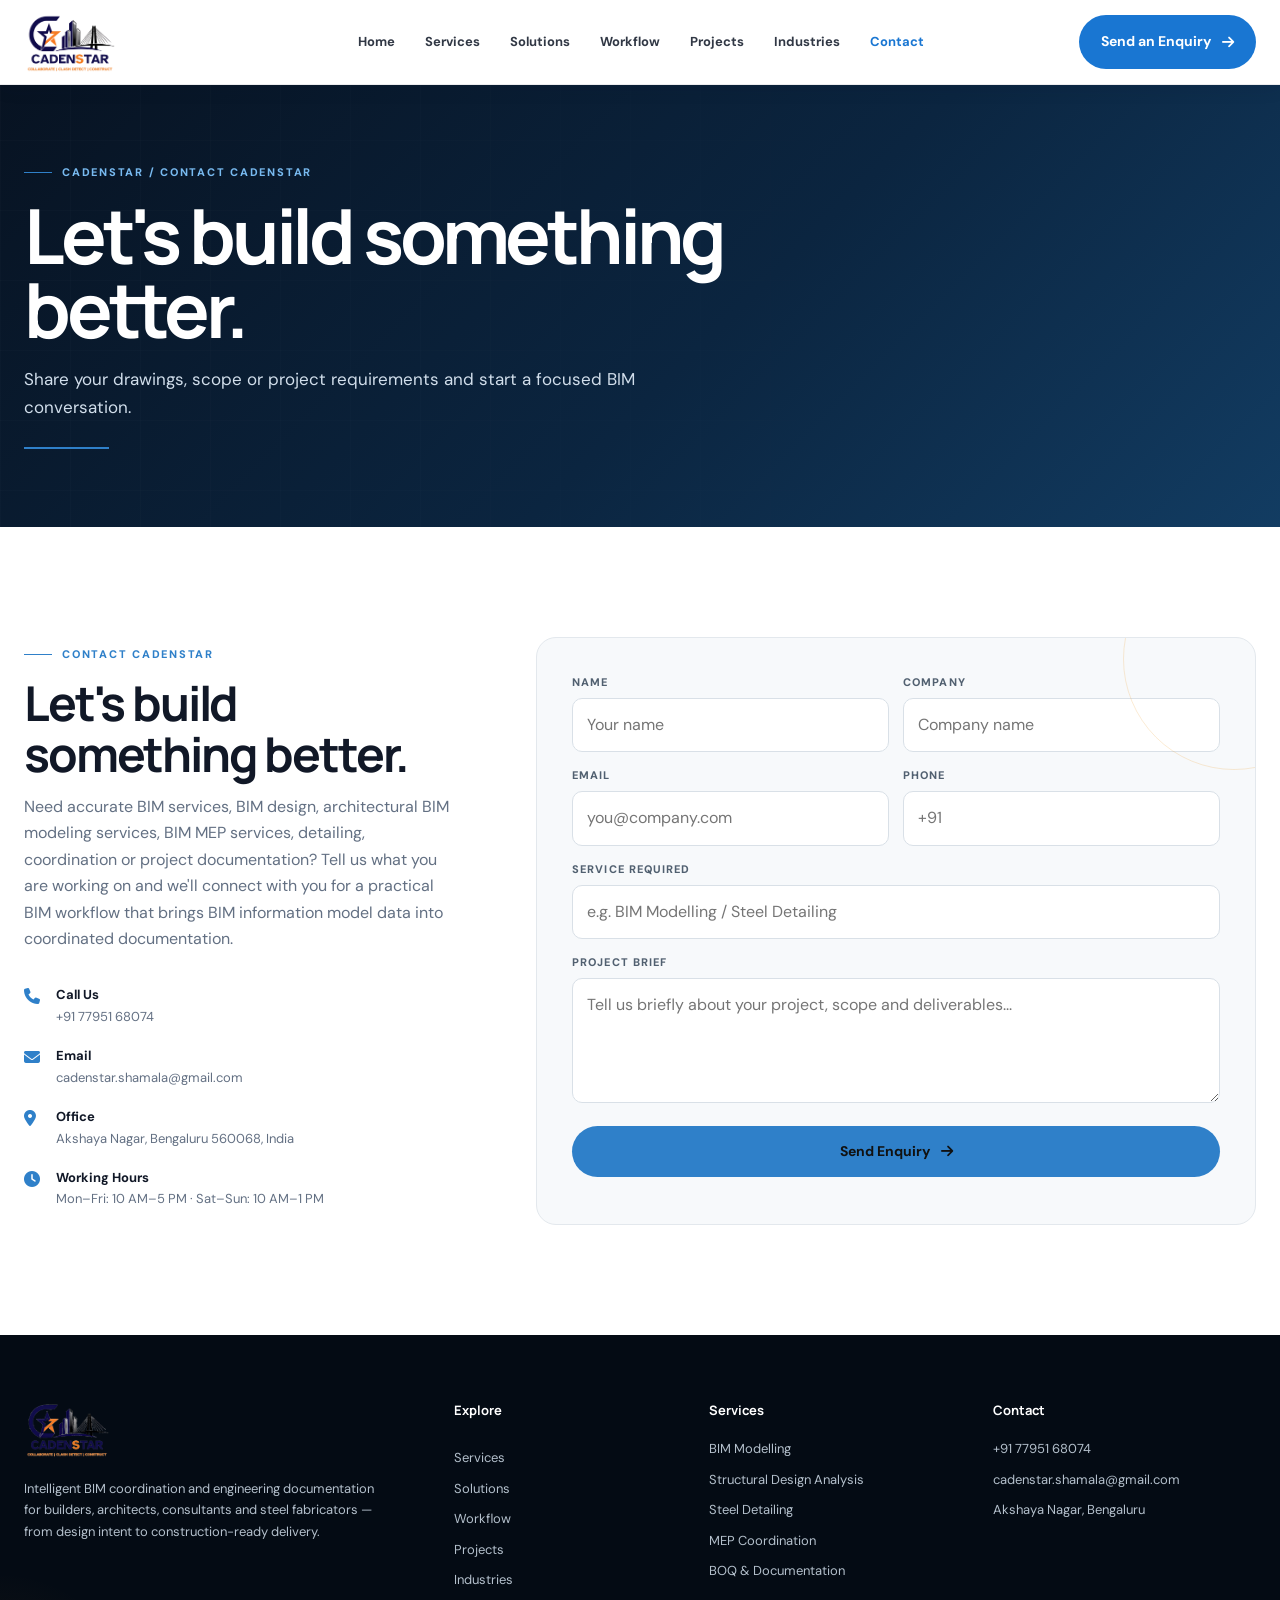
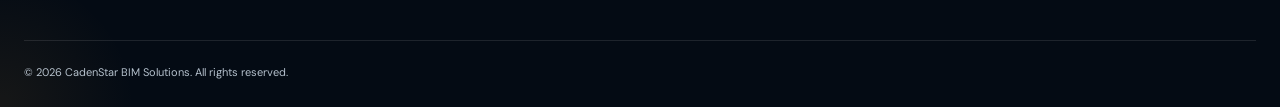
==== commit cf645747: "changes done as per the requirement sent" ====
--- a/contact.html
+++ b/contact.html
@@ -6,17 +6,17 @@
 <head>
 <meta charset="utf-8"/>
 <meta content="width=device-width, initial-scale=1.0" name="viewport"/>
-<meta name="description" content="Contact CadenStar for BIM services in India, BIM modelling, architectural BIM, MEP BIM services, BIM consulting, Scan-to-BIM and project delivery support."/>
+<meta name="description" content="Contact CadenStar for BIM services for global project teams, BIM modelling, architectural BIM, MEP BIM services, BIM consulting and project delivery support."/>
 <meta content="CadenStar Pvt Ltd" name="author"/>
-<title>Contact CadenStar | BIM Services India</title>
+<title>Contact CadenStar | BIM Services</title>
 <link href="https://fonts.googleapis.com" rel="preconnect"/>
 <link crossorigin="" href="https://fonts.gstatic.com" rel="preconnect"/>
 <link href="https://fonts.googleapis.com/css2?family=DM+Sans:wght@400;500;600;700&amp;family=Manrope:wght@500;600;700;800&amp;display=swap" rel="stylesheet"/>
 <link href="https://cdnjs.cloudflare.com/ajax/libs/font-awesome/6.5.2/css/all.min.css" rel="stylesheet"/>
 <link href="assets/styles.css" rel="stylesheet"/>
 <link rel="canonical" href="https://www.cadenstar.com/contact.html"/>
-<meta property="og:title" content="Contact CadenStar | BIM Services India"/>
-<meta property="og:description" content="Contact CadenStar for BIM services in India, BIM modelling, architectural BIM, MEP BIM services, BIM consulting, Scan-to-BIM and project delivery support."/>
+<meta property="og:title" content="Contact CadenStar | BIM Services"/>
+<meta property="og:description" content="Contact CadenStar for BIM services for global project teams, BIM modelling, architectural BIM, MEP BIM services, BIM consulting and project delivery support."/>
 <meta property="og:url" content="https://www.cadenstar.com/contact.html"/>
 <meta content="assets/images/logo.png" property="og:image"/>
 <script type="application/ld+json">
@@ -25,14 +25,14 @@
     "@type":"ProfessionalService",
     "name":"CadenStar Pvt Ltd",
     "url":"https://www.CadenStar.com/",
-    "description":"BIM modelling, BIM consulting, architectural BIM, structural BIM, MEP BIM services, clash detection, steel detailing, Scan-to-BIM, quantity take-off and construction documentation.",
-    "areaServed":["India","UK","USA","Middle East"],
+    "description":"BIM modelling, BIM consulting, architectural BIM, structural BIM, MEP BIM services, clash detection, steel detailing, quantity take-off and construction documentation.",
+    "areaServed":["Worldwide"],
     "telephone":"+91 7795168074",
     "email":"ShamalaLokesh@CadenStar.com",
-    "serviceType":["BIM Services","BIM Modelling","Architectural BIM","Structural BIM","MEP BIM Services","Steel Detailing","Scan-to-BIM","BIM Consulting","Quantity Take-Off","CAD Documentation"]
+    "serviceType":["BIM Services","BIM Modelling","Architectural BIM","Structural BIM","MEP BIM Services","Steel Detailing","BIM Consulting","Quantity Take-Off","CAD Documentation"]
   }
   </script>
-<meta name="keywords" content="BIM services India, BIM modeling services in India, BIM modeling services India, BIM companies in India, BIM companies in Bangalore, BIM companies in Mumbai, BIM consulting, BIM MEP services, architectural BIM services"/>
+<meta name="keywords" content="BIM services, BIM modeling services for global project teams, BIM modeling services for global project teams, BIM companies, BIM companies in Bangalore, BIM companies in Mumbai, BIM consulting, BIM MEP services, architectural BIM services"/>
 <meta name="robots" content="index, follow, max-image-preview:large"/>
 <meta name="theme-color" content="#07111f"/>
 </head>
@@ -46,9 +46,6 @@
 <a href="index.html">
       Home
      </a>
-<a href="about.html">
-      About
-     </a>
 <a href="services.html">
       Services
      </a>
@@ -63,9 +60,6 @@
      </a>
 <a href="industries.html">
       Industries
-     </a>
-<a href="training.html">
-      Training
      </a>
 <a class="active" href="contact.html">
       Contact
@@ -108,7 +102,7 @@
        Let's build something better.
       </h2>
 <p>
-       Need accurate bim services, bim design, architectural BIM modeling services, BIM MEP services, detailing, coordination or project documentation? Tell us what you are working on and we'll connect with you for a practical BIM workflow that brings bim information model data into coordinated documentation.
+       Need accurate BIM services, BIM design, architectural BIM modeling services, BIM MEP services, detailing, coordination or project documentation? Tell us what you are working on and we'll connect with you for a practical BIM workflow that brings BIM information model data into coordinated documentation.
       </p>
 <div class="contact-details">
 <div class="contact-detail">
@@ -234,9 +228,6 @@
       </h4>
 <ul>
 <li>
-<a href="about.html">
-         About
-        </a>
 </li>
 <li>
 <a href="services.html">
@@ -270,31 +261,11 @@
        Services
       </h4>
 <ul>
-<li>
-<a href="services.html">
-         BIM Modelling
-        </a>
-</li>
-<li>
-<a href="services.html">
-         Steel Detailing
-        </a>
-</li>
-<li>
-<a href="services.html">
-         MEP Coordination
-        </a>
-</li>
-<li>
-<a href="services.html">
-         Scan-to-BIM
-        </a>
-</li>
-<li>
-<a href="services.html">
-         BOQ &amp; Documentation
-        </a>
-</li>
+<li><a href="services.html">BIM Modelling</a></li>
+<li><a href="services.html">Structural Design Analysis</a></li>
+<li><a href="services.html">Steel Detailing</a></li>
+<li><a href="services.html">MEP Coordination</a></li>
+<li><a href="services.html">BOQ &amp; Documentation</a></li>
 </ul>
 </div>
 <div>
--- a/assets/styles.css
+++ b/assets/styles.css
@@ -421,7 +421,7 @@
     .client-logo img{max-height:90px;max-width:90%;object-fit:contain}
     .contact-feature{display:grid;grid-template-columns:1fr .75fr;gap:25px;align-items:center}
     .leader-card{background:linear-gradient(145deg,#07111f,#12345a);border-radius:24px;padding:18px;color:#fff;display:grid;grid-template-columns:minmax(320px,.9fr) 1.1fr;gap:22px;align-items:center}
-    .leader-card img{width:100%;height:360px;object-fit:contain;object-position:center;border-radius:18px;background:#07111f}
+    .leader-card img{width:100%;height:420px;object-fit:cover;object-position:center top;border-radius:18px;background:#07111f;display:block}
     .leader-card h3{font-family:Manrope;font-size:28px}
     .leader-card p{color:#c8d4e1;font-size:13px;margin:9px 0 16px}
     @media(max-width:980px){
@@ -431,7 +431,7 @@
       .solution-grid,.industry-grid,.real-project-grid{grid-template-columns:1fr 1fr}
       .client-grid{grid-template-columns:repeat(3,1fr)}
       .leader-card{grid-template-columns:1fr}
-      .leader-card img{height:360px;object-fit:contain}
+      .leader-card img{height:420px;object-fit:cover;object-position:center top}
     }
     @media(max-width:720px){
       .workflow-steps,.comparison,.metric-row,.solution-grid,.industry-grid,.real-project-grid,.client-grid,.resource-list{grid-template-columns:1fr}
@@ -684,7 +684,7 @@
 @media(max-width:980px){
   .container{width:min(100% - 32px,var(--max))}
   .leader-card{grid-template-columns:1fr!important}
-  .leader-card img{width:100%;height:auto!important;max-height:520px;object-fit:contain!important}
+  .leader-card img{width:100%;height:420px!important;max-height:520px;object-fit:cover!important;object-position:center top}
   .leader-card .founder-copy{min-width:0}
   .contact-grid .form{min-height:0!important;height:auto!important}
 }
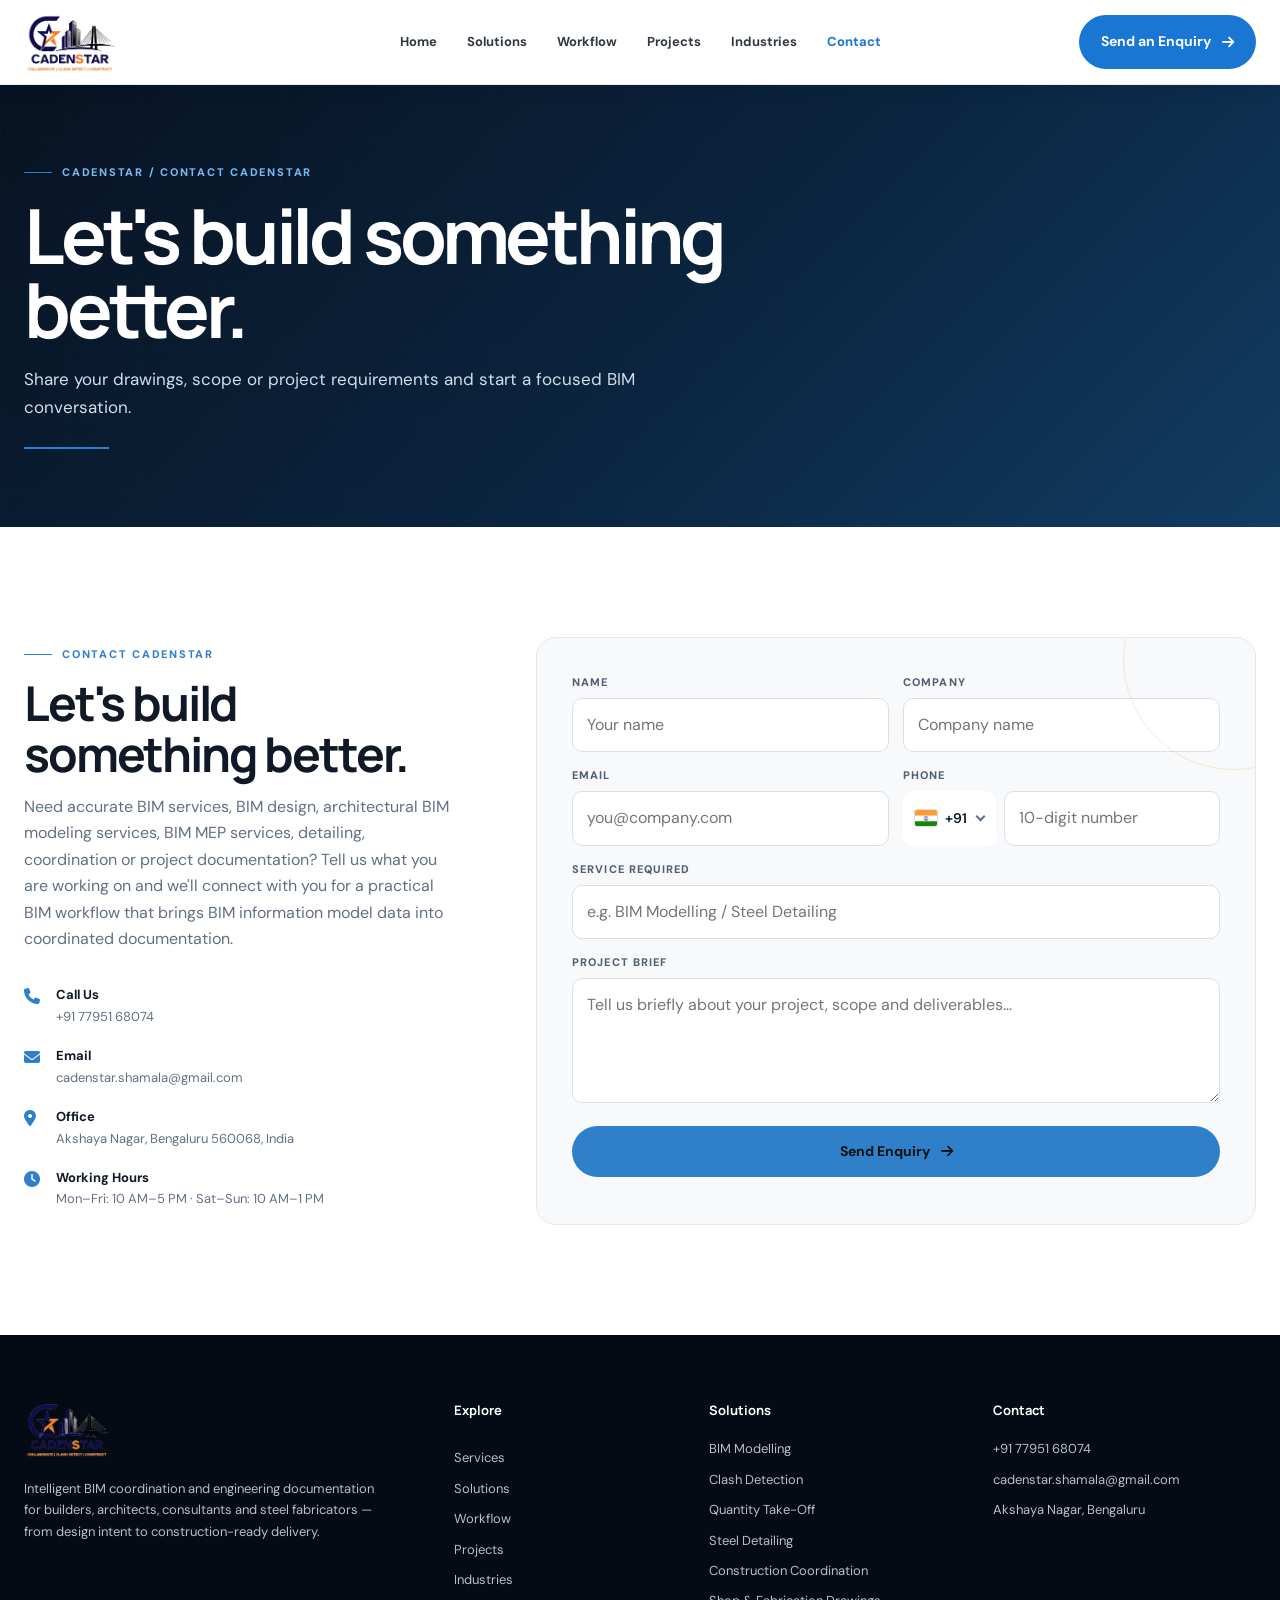
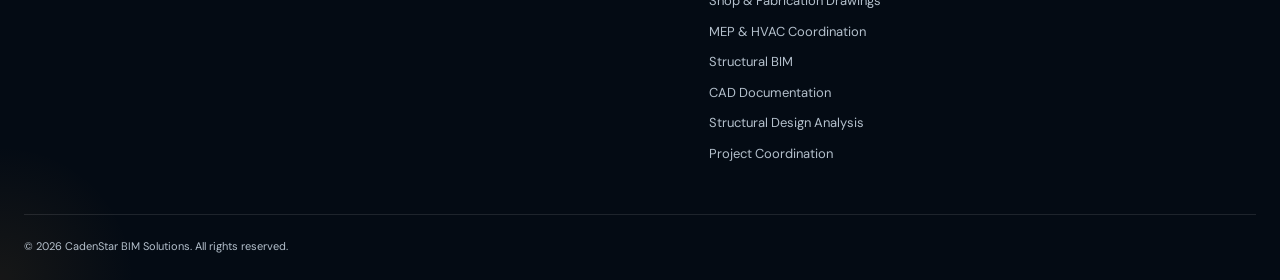
==== commit 498f0ac9: "changes done aas per discussed" ====
--- a/contact.html
+++ b/contact.html
@@ -6,7 +6,7 @@
 <head>
 <meta charset="utf-8"/>
 <meta content="width=device-width, initial-scale=1.0" name="viewport"/>
-<meta name="description" content="Contact CadenStar for BIM services for global project teams, BIM modelling, architectural BIM, MEP BIM services, BIM consulting and project delivery support."/>
+<meta content="Contact CadenStar for BIM services for global project teams, BIM modelling, architectural BIM, MEP BIM services, BIM consulting and project delivery support." name="description"/>
 <meta content="CadenStar Pvt Ltd" name="author"/>
 <title>Contact CadenStar | BIM Services</title>
 <link href="https://fonts.googleapis.com" rel="preconnect"/>
@@ -14,10 +14,10 @@
 <link href="https://fonts.googleapis.com/css2?family=DM+Sans:wght@400;500;600;700&amp;family=Manrope:wght@500;600;700;800&amp;display=swap" rel="stylesheet"/>
 <link href="https://cdnjs.cloudflare.com/ajax/libs/font-awesome/6.5.2/css/all.min.css" rel="stylesheet"/>
 <link href="assets/styles.css" rel="stylesheet"/>
-<link rel="canonical" href="https://www.cadenstar.com/contact.html"/>
-<meta property="og:title" content="Contact CadenStar | BIM Services"/>
-<meta property="og:description" content="Contact CadenStar for BIM services for global project teams, BIM modelling, architectural BIM, MEP BIM services, BIM consulting and project delivery support."/>
-<meta property="og:url" content="https://www.cadenstar.com/contact.html"/>
+<link href="https://www.cadenstar.com/contact.html" rel="canonical"/>
+<meta content="Contact CadenStar | BIM Services" property="og:title"/>
+<meta content="Contact CadenStar for BIM services for global project teams, BIM modelling, architectural BIM, MEP BIM services, BIM consulting and project delivery support." property="og:description"/>
+<meta content="https://www.cadenstar.com/contact.html" property="og:url"/>
 <meta content="assets/images/logo.png" property="og:image"/>
 <script type="application/ld+json">
    {
@@ -32,23 +32,21 @@
     "serviceType":["BIM Services","BIM Modelling","Architectural BIM","Structural BIM","MEP BIM Services","Steel Detailing","BIM Consulting","Quantity Take-Off","CAD Documentation"]
   }
   </script>
-<meta name="keywords" content="BIM services, BIM modeling services for global project teams, BIM modeling services for global project teams, BIM companies, BIM companies in Bangalore, BIM companies in Mumbai, BIM consulting, BIM MEP services, architectural BIM services"/>
-<meta name="robots" content="index, follow, max-image-preview:large"/>
-<meta name="theme-color" content="#07111f"/>
+<meta content="BIM services, BIM modeling services for global project teams, BIM modeling services for global project teams, BIM companies, BIM companies in Bangalore, BIM companies in Mumbai, BIM consulting, BIM MEP services, architectural BIM services" name="keywords"/>
+<meta content="index, follow, max-image-preview:large" name="robots"/>
+<meta content="#07111f" name="theme-color"/>
 </head>
 <body>
 <header id="header">
 <div class="container nav">
 <a aria-label="CadenStar home" class="brand" href="index.html">
-<img alt="CadenStar BIM Solutions logo" class="brand-logo" src="assets/images/image-01.png"/ loading="lazy" decoding="async">
+<img alt="CadenStar BIM Solutions logo" class="brand-logo" decoding="async" loading="lazy" src="assets/images/image-01.png"/>
 </a>
 <nav class="nav-links" id="navLinks">
 <a href="index.html">
       Home
      </a>
-<a href="services.html">
-      Services
-     </a>
+
 <a href="solutions.html">
       Solutions
      </a>
@@ -185,7 +183,11 @@
 <label for="phone">
          Phone
         </label>
-<input id="phone" name="phone" placeholder="+91"/>
+<div class="phone-group">
+<div class="cc" id="cc"><button type="button" class="cc-btn" id="ccBtn" aria-haspopup="listbox" aria-expanded="false" aria-label="Select country code"><img class="cc-flag" id="ccFlag" alt="" src="assets/flags/in.svg"/><span id="ccCode">+91</span><i class="cc-caret"></i></button>
+<div class="cc-panel" id="ccPanel" hidden><div class="cc-search"><i class="fa-solid fa-magnifying-glass"></i><input type="search" id="ccSearch" placeholder="Search country or code" autocomplete="off" aria-label="Search country"/></div><ul class="cc-list" id="ccList" role="listbox"></ul></div>
+<input type="hidden" id="phoneCode" name="phoneCode" value="+91"/></div><input id="phone" name="phone" type="tel" inputmode="numeric" autocomplete="tel-national" placeholder="10-digit mobile number" maxlength="10"/></div>
+<small class="field-error" id="phoneErr" role="alert"></small>
 </div>
 </div>
 <div class="field">
@@ -215,9 +217,9 @@
 <div class="container">
 <div class="footer-grid">
 <div>
-<a class="brand" href="index.html">
-<img alt="CadenStar BIM Solutions logo" class="brand-logo" src="assets/images/image-01.png"/ loading="lazy" decoding="async">
-</a>
+<a class="brand active" href="index.html">
+<img alt="CadenStar BIM Solutions logo" class="brand-logo" decoding="async" loading="lazy" src="assets/images/image-01.png">
+</img></a>
 <p>
        Intelligent BIM coordination and engineering documentation for builders, architects, consultants and steel fabricators — from design intent to construction-ready delivery.
       </p>
@@ -230,7 +232,7 @@
 <li>
 </li>
 <li>
-<a href="services.html">
+<a href="solutions.html">
          Services
         </a>
 </li>
@@ -256,18 +258,7 @@
 </li>
 </ul>
 </div>
-<div>
-<h4>
-       Services
-      </h4>
-<ul>
-<li><a href="services.html">BIM Modelling</a></li>
-<li><a href="services.html">Structural Design Analysis</a></li>
-<li><a href="services.html">Steel Detailing</a></li>
-<li><a href="services.html">MEP Coordination</a></li>
-<li><a href="services.html">BOQ &amp; Documentation</a></li>
-</ul>
-</div>
+<div><h4>Solutions</h4><ul><li><a href="solutions.html#bim-modelling">BIM Modelling</a></li><li><a href="solutions.html#clash-detection">Clash Detection</a></li><li><a href="solutions.html#quantity-take-off">Quantity Take-Off</a></li><li><a href="solutions.html#steel-detailing">Steel Detailing</a></li><li><a href="solutions.html#construction-coordination">Construction Coordination</a></li><li><a href="solutions.html#shop-fabrication-drawings">Shop &amp; Fabrication Drawings</a></li><li><a href="solutions.html#mep-hvac-coordination">MEP &amp; HVAC Coordination</a></li><li><a href="solutions.html#structural-bim">Structural BIM</a></li><li><a href="solutions.html#cad-documentation">CAD Documentation</a></li><li><a href="solutions.html#structural-design-analysis">Structural Design Analysis</a></li><li><a href="solutions.html#project-coordination">Project Coordination</a></li></ul></div>
 <div>
 <h4>
        Contact
@@ -298,6 +289,47 @@
 </footer>
 <div class="cursor-glow" id="cursorGlow">
 </div>
+<script>
+(function(){
+var C=[{"n":"India","i":"IN","d":"91","min":10,"max":10,"p":"[6-9]\\d{9}","note":"starting with 6, 7, 8 or 9"},{"n":"United States","i":"US","d":"1","min":10,"max":10,"p":"[2-9]\\d{9}","note":""},{"n":"United Kingdom","i":"GB","d":"44","min":10,"max":10,"p":"","note":""},{"n":"United Arab Emirates","i":"AE","d":"971","min":9,"max":9,"p":"","note":""},{"n":"Australia","i":"AU","d":"61","min":9,"max":9,"p":"","note":""},{"n":"Saudi Arabia","i":"SA","d":"966","min":9,"max":9,"p":"","note":""},{"n":"Qatar","i":"QA","d":"974","min":8,"max":8,"p":"","note":""},{"n":"Canada","i":"CA","d":"1","min":10,"max":10,"p":"[2-9]\\d{9}","note":""},{"n":"Kuwait","i":"KW","d":"965","min":8,"max":8,"p":"","note":""},{"n":"Oman","i":"OM","d":"968","min":8,"max":8,"p":"","note":""},{"n":"Bahrain","i":"BH","d":"973","min":8,"max":8,"p":"","note":""},{"n":"New Zealand","i":"NZ","d":"64","min":8,"max":10,"p":"","note":""},{"n":"Singapore","i":"SG","d":"65","min":8,"max":8,"p":"","note":""},{"n":"Malaysia","i":"MY","d":"60","min":9,"max":10,"p":"","note":""},{"n":"Germany","i":"DE","d":"49","min":10,"max":11,"p":"","note":""},{"n":"France","i":"FR","d":"33","min":9,"max":9,"p":"","note":""},{"n":"Italy","i":"IT","d":"39","min":9,"max":10,"p":"","note":""},{"n":"Spain","i":"ES","d":"34","min":9,"max":9,"p":"","note":""},{"n":"Netherlands","i":"NL","d":"31","min":9,"max":9,"p":"","note":""},{"n":"Ireland","i":"IE","d":"353","min":9,"max":9,"p":"","note":""},{"n":"Switzerland","i":"CH","d":"41","min":9,"max":9,"p":"","note":""},{"n":"Sweden","i":"SE","d":"46","min":9,"max":9,"p":"","note":""},{"n":"Norway","i":"NO","d":"47","min":8,"max":8,"p":"","note":""},{"n":"Denmark","i":"DK","d":"45","min":8,"max":8,"p":"","note":""},{"n":"Belgium","i":"BE","d":"32","min":9,"max":9,"p":"","note":""},{"n":"South Africa","i":"ZA","d":"27","min":9,"max":9,"p":"","note":""},{"n":"Sri Lanka","i":"LK","d":"94","min":9,"max":9,"p":"","note":""},{"n":"Bangladesh","i":"BD","d":"880","min":10,"max":10,"p":"","note":""},{"n":"Nepal","i":"NP","d":"977","min":10,"max":10,"p":"","note":""},{"n":"Pakistan","i":"PK","d":"92","min":10,"max":10,"p":"","note":""},{"n":"Maldives","i":"MV","d":"960","min":7,"max":7,"p":"","note":""},{"n":"Bhutan","i":"BT","d":"975","min":8,"max":8,"p":"","note":""},{"n":"Mauritius","i":"MU","d":"230","min":8,"max":8,"p":"","note":""},{"n":"Egypt","i":"EG","d":"20","min":10,"max":10,"p":"","note":""},{"n":"China","i":"CN","d":"86","min":11,"max":11,"p":"","note":""},{"n":"Japan","i":"JP","d":"81","min":10,"max":10,"p":"","note":""},{"n":"South Korea","i":"KR","d":"82","min":9,"max":10,"p":"","note":""},{"n":"Hong Kong","i":"HK","d":"852","min":8,"max":8,"p":"","note":""},{"n":"Thailand","i":"TH","d":"66","min":9,"max":9,"p":"","note":""},{"n":"Indonesia","i":"ID","d":"62","min":9,"max":12,"p":"","note":""},{"n":"Philippines","i":"PH","d":"63","min":10,"max":10,"p":"","note":""},{"n":"Vietnam","i":"VN","d":"84","min":9,"max":9,"p":"","note":""},{"n":"Turkey","i":"TR","d":"90","min":10,"max":10,"p":"","note":""},{"n":"Israel","i":"IL","d":"972","min":9,"max":9,"p":"","note":""},{"n":"Jordan","i":"JO","d":"962","min":9,"max":9,"p":"","note":""},{"n":"Nigeria","i":"NG","d":"234","min":10,"max":10,"p":"","note":""},{"n":"Kenya","i":"KE","d":"254","min":9,"max":9,"p":"","note":""},{"n":"Ghana","i":"GH","d":"233","min":9,"max":9,"p":"","note":""},{"n":"Brazil","i":"BR","d":"55","min":10,"max":11,"p":"","note":""},{"n":"Mexico","i":"MX","d":"52","min":10,"max":10,"p":"","note":""},{"n":"Argentina","i":"AR","d":"54","min":10,"max":10,"p":"","note":""},{"n":"Russia","i":"RU","d":"7","min":10,"max":10,"p":"","note":""}],POP=['IN','US','GB','AE','AU','SA','QA'];
+var f=document.getElementById('contactForm'),ph=document.getElementById('phone'),err=document.getElementById('phoneErr'),
+cc=document.getElementById('cc'),btn=document.getElementById('ccBtn'),panel=document.getElementById('ccPanel'),list=document.getElementById('ccList'),q=document.getElementById('ccSearch'),
+flag=document.getElementById('ccFlag'),code=document.getElementById('ccCode'),hid=document.getElementById('phoneCode');
+if(!f||!ph||!cc)return;
+var cur=C[0],act=-1,shown=[];
+function esc(t){return t.replace(/[&<>]/g,function(c){return{'&':'&amp;','<':'&lt;','>':'&gt;'}[c]})}
+function item(c,k){return '<li role="option" data-i="'+C.indexOf(c)+'" class="'+(c===cur?'sel ':'')+'"><img class="cc-flag" alt="" src="assets/flags/'+c.i.toLowerCase()+'.svg"/><span class="cc-name">'+esc(c.n)+'</span><span class="cc-dial">+'+c.d+'</span></li>'}
+function render(){var t=q.value.trim().toLowerCase().replace(/^\+/,''),h='';shown=[];
+ if(!t){var pop=POP.map(function(i){return C.filter(function(c){return c.i===i})[0]});var rest=C.filter(function(c){return POP.indexOf(c.i)<0}).sort(function(a,b){return a.n.localeCompare(b.n)});
+  h='<li class="cc-head">Popular</li>'+pop.map(item).join('')+'<li class="cc-head">All countries</li>'+rest.map(item).join('');shown=pop.concat(rest)}
+ else{shown=C.filter(function(c){return c.n.toLowerCase().indexOf(t)>-1||c.i.toLowerCase()===t||c.d.indexOf(t)===0}).sort(function(a,b){var x=a.n.toLowerCase().indexOf(t)===0?0:1,y=b.n.toLowerCase().indexOf(t)===0?0:1;return x-y||a.n.localeCompare(b.n)});
+  h=shown.length?shown.map(item).join(''):'<li class="cc-empty">No country found</li>'}
+ list.innerHTML=h;act=-1}
+function open(){panel.hidden=false;btn.setAttribute('aria-expanded','true');q.value='';render();q.focus();var s=list.querySelector('.sel');if(s)list.scrollTop=Math.max(0,s.offsetTop-60)}
+function close(){panel.hidden=true;btn.setAttribute('aria-expanded','false')}
+function pick(c){cur=c;flag.src='assets/flags/'+c.i.toLowerCase()+'.svg';flag.alt=c.n;code.textContent='+'+c.d;hid.value='+'+c.d;close();btn.focus();setRule();ph.focus()}
+function mark(){var lis=list.querySelectorAll('li[data-i]');lis.forEach(function(l,k){l.classList.toggle('act',k===act)});if(lis[act])lis[act].scrollIntoView({block:'nearest'})}
+btn.addEventListener('click',function(){panel.hidden?open():close()});
+q.addEventListener('input',render);
+q.addEventListener('keydown',function(e){var n=list.querySelectorAll('li[data-i]').length;
+ if(e.key==='ArrowDown'){e.preventDefault();act=Math.min(n-1,act+1);mark()}
+ else if(e.key==='ArrowUp'){e.preventDefault();act=Math.max(0,act-1);mark()}
+ else if(e.key==='Enter'){e.preventDefault();var l=list.querySelectorAll('li[data-i]')[act<0?0:act];if(l)pick(C[+l.dataset.i])}
+ else if(e.key==='Escape'){close();btn.focus()}});
+list.addEventListener('click',function(e){var l=e.target.closest('li[data-i]');if(l)pick(C[+l.dataset.i])});
+document.addEventListener('click',function(e){if(!cc.contains(e.target))close()});
+function lenText(r){return r.min===r.max?r.min+'-digit':r.min+'–'+r.max+' digit'}
+function setRule(){ph.maxLength=cur.max;ph.placeholder=(cur.min===cur.max?cur.min:cur.min+'–'+cur.max)+'-digit number';ph.value=ph.value.replace(/\D/g,'').slice(0,cur.max);check(false)}
+function check(show){var v=ph.value,m='';
+ if(v){if(v.length<cur.min||v.length>cur.max)m='Enter a valid '+lenText(cur)+' number for +'+cur.d+(v.length<cur.min?' ('+v.length+' entered).':'.');
+  else if(cur.p&&!new RegExp('^'+cur.p+'$').test(v))m='Enter a valid +'+cur.d+' number'+(cur.note?' '+cur.note:'')+'.'}
+ ph.setCustomValidity(m);ph.classList.toggle('invalid',!!m&&show);err.textContent=show?m:'';return !m}
+ph.addEventListener('input',function(){ph.value=ph.value.replace(/\D/g,'').slice(0,cur.max);check(ph.value.length>=cur.min||ph.classList.contains('invalid'))});
+ph.addEventListener('blur',function(){check(true)});
+f.addEventListener('submit',function(e){if(!check(true)){e.preventDefault();e.stopImmediatePropagation();ph.focus();var m=document.getElementById('formMsg');if(m)m.textContent='Please correct the phone number before sending.'}});
+setRule();
+})();
+</script>
 <script>
    (function(){
 const menuBtn=document.getElementById('menuBtn'),navLinks=document.getElementById('navLinks');
@@ -311,7 +343,7 @@
 const stats=document.querySelectorAll('.stat');
 if(stats.length){const so=new IntersectionObserver(es=>es.forEach(e=>{if(!e.isIntersecting)return;const el=e.target.querySelector('strong');if(!el||el.dataset.done)return;el.dataset.done=1;const m=el.textContent.match(/\d+/);if(!m)return;const target=+m[0],st=performance.now(),tick=n=>{const p=Math.min((n-st)/900,1);el.textContent=Math.floor(p*target)+'+';if(p<1)requestAnimationFrame(tick);else el.classList.add('counting')};requestAnimationFrame(tick);so.unobserve(e.target)}),{threshold:.45});stats.forEach(s=>so.observe(s))}
 const form=document.getElementById('contactForm');
-if(form)form.addEventListener('submit',e=>{e.preventDefault();const d=new FormData(form),subject=encodeURIComponent('CadenStar Project Enquiry - '+(d.get('service')||'BIM Services')),body=encodeURIComponent('Name: '+d.get('name')+'\nCompany: '+d.get('company')+'\nEmail: '+d.get('email')+'\nPhone: '+d.get('phone')+'\nService: '+d.get('service')+'\n\nProject Brief:\n'+d.get('message'));location.href='mailto:cadenstar.shamala@gmail.com?subject='+subject+'&body='+body;const m=document.getElementById('formMsg');if(m)m.textContent='Opening your email client to send the enquiry…'});
+if(form)form.addEventListener('submit',e=>{e.preventDefault();const d=new FormData(form),subject=encodeURIComponent('CadenStar Project Enquiry - '+(d.get('service')||'BIM Services')),body=encodeURIComponent('Name: '+d.get('name')+'\nCompany: '+d.get('company')+'\nEmail: '+d.get('email')+'\nPhone: '+(d.get('phone')?(document.getElementById('phoneCode').value+' '+d.get('phone')):'')+'\nService: '+d.get('service')+'\n\nProject Brief:\n'+d.get('message'));location.href='mailto:cadenstar.shamala@gmail.com?subject='+subject+'&body='+body;const m=document.getElementById('formMsg');if(m)m.textContent='Opening your email client to send the enquiry…'});
 })();
   </script>
 </body>
--- a/assets/styles.css
+++ b/assets/styles.css
@@ -622,7 +622,8 @@
 .service-icon,.service-card .service-icon{transition:transform .4s}
 .service-card:hover .service-icon{transform:rotate(-8deg) scale(1.15)}
 .real-project-card img,.project-card,.sol2-img img,.leader-card img{transition:transform .6s ease}
-.real-project-card:hover img,.sol2-card:hover .sol2-img img{transform:scale(1.07)}
+.real-project-card:hover img{transform:scale(1.07)}
+.sol2-card:hover .sol2-img img,.home-solution-card:hover img{transform:none!important}
 .btn-primary,.btn{position:relative;overflow:hidden}
 .btn-primary:after{content:"";position:absolute;top:0;left:-120%;width:60%;height:100%;background:linear-gradient(100deg,transparent,rgba(255,255,255,.55),transparent);transform:skewX(-20deg);transition:left .6s}
 .btn-primary:hover:after{left:140%}
@@ -759,3 +760,130 @@
   .projects .project-grid{gap:18px}
   .projects-left-column,.projects-right-column{grid-template-columns:1fr;gap:18px}
 }
+
+/* Generic project environments on Services */
+.services-projects{margin-top:0}
+.services-projects .real-project-grid{margin-top:32px}
+
+/* Industry cards with visual project context */
+.industry-card:has(.industry-image){padding:0;overflow:hidden}
+.industry-image{display:block;width:100%;height:230px;object-fit:contain;background:#f6f9fc;padding:8px;box-sizing:border-box}
+.industry-card:has(.industry-image) i,.industry-card:has(.industry-image) h3,.industry-card:has(.industry-image) p{margin-left:23px;margin-right:23px}
+.industry-card:has(.industry-image) i{display:block;margin-top:18px}
+.industry-card:has(.industry-image) p{margin-bottom:23px}
+@media(max-width:720px){.industry-image{height:210px;padding:6px}}
+
+
+/* Detailed solution cards */
+.sol2-grid{grid-template-columns:repeat(2,minmax(0,1fr))}
+.solution-details{border-top:1px solid #e6edf4;background:#f8fbfe}
+.solution-details summary{cursor:pointer;list-style:none;padding:14px 22px;font-weight:700;color:#0b4fa3;font-size:13px}
+.solution-details summary::-webkit-details-marker{display:none}
+.solution-details summary:after{content:'⌄';float:right;font-size:20px;line-height:.8;font-weight:800;transform:translateY(-1px)}
+.solution-details[open] summary:after{content:'⌃';transform:translateY(1px)}
+.solution-detail-body{padding:0 22px 22px;color:#53677d;font-size:13px;line-height:1.65}
+.solution-detail-body h4{margin:16px 0 8px;color:#0b1b2e;font-family:Manrope,sans-serif;font-size:14px}
+.solution-type-list{display:flex;flex-wrap:wrap;gap:7px}
+.solution-type-list span{background:#edf5fc;border:1px solid #d9e8f5;border-radius:999px;padding:5px 9px;font-size:11px;color:#31516d}
+.solution-detail-body ol{margin:0;padding-left:20px}
+@media(max-width:980px){.sol2-grid{grid-template-columns:1fr 1fr}}
+@media(max-width:640px){.sol2-grid{grid-template-columns:1fr}}
+
+.home-solutions{padding:76px 0;background:#f6faff}
+.home-solution-grid{display:grid;grid-template-columns:repeat(2,minmax(0,1fr));gap:14px;margin-top:28px}
+.home-solution-link{display:flex;align-items:center;justify-content:space-between;gap:15px;padding:20px 22px;border:1px solid #dce8f2;border-radius:16px;background:#fff;color:#0b1b2e;text-decoration:none;box-shadow:0 10px 25px rgba(5,18,34,.05);transition:transform .25s,box-shadow .25s,border-color .25s}
+.home-solution-link span{font-family:Manrope,sans-serif;font-weight:800;font-size:15px}
+.home-solution-link i{color:#0b73d9}
+.home-solution-link:hover{transform:translateY(-3px);border-color:#9fc8eb;box-shadow:0 16px 32px rgba(5,18,34,.09)}
+@media(max-width:640px){.home-solution-grid{grid-template-columns:1fr}}
+
+/* Requested solution-card visuals */
+.solution-img-added img{aspect-ratio:2.1/1;object-fit:contain;background:#f6f9fc}
+
+/* ===== Independent solution-card accordion layout ===== */
+.sol2-grid{align-items:start;}
+.sol2-card{align-self:start;height:max-content;}
+.solution-details{width:100%;}
+
+/* ===== Home solution cards ===== */
+.home-solution-cards{display:grid;grid-template-columns:repeat(2,minmax(0,1fr));gap:20px;margin-top:28px;align-items:start}
+.home-solution-card{display:block;align-self:start;background:#fff;border:1px solid #dfe6ed;border-radius:20px;overflow:hidden;box-shadow:0 14px 34px rgba(5,18,34,.07);text-decoration:none;color:#0b1b2e;transition:transform .3s ease,box-shadow .3s ease,border-color .3s ease}
+.home-solution-card:hover{transform:translateY(-4px);box-shadow:0 20px 44px rgba(5,18,34,.12);border-color:#bfd8ee}
+.home-solution-card-top{display:flex;gap:16px;align-items:flex-start;padding:24px 24px 16px;min-height:112px}
+.home-solution-card-top .cs-ico{width:54px;height:54px;border-radius:50%;font-size:22px;flex:none}
+.home-solution-card-top h3{font-family:Manrope,sans-serif;font-size:19px;line-height:1.2;margin:2px 0 6px;color:#0b1b2e}
+.home-solution-card-top p{font-size:13.5px;line-height:1.55;color:var(--muted);margin:0}
+.home-solution-card-img{margin:0;background:#f6f9fc;border-top:1px solid #edf2f7}
+.home-solution-card-img img{display:block;width:100%;aspect-ratio:2.1/1;object-fit:contain;background:#f6f9fc}
+.home-solution-card-link{display:flex;align-items:center;justify-content:space-between;padding:16px 24px 18px;color:#0b5ead;font-family:Manrope,sans-serif;font-weight:800;font-size:14px;border-top:1px solid #edf2f7}
+.home-solution-card-link i{font-size:14px}
+@media(max-width:980px){.home-solution-cards{grid-template-columns:1fr 1fr}}
+@media(max-width:640px){.home-solution-cards{grid-template-columns:1fr}.home-solution-card-top{padding:20px 20px 14px}.home-solution-card-link{padding:14px 20px 16px}}
+
+/* Compact solution tags: kept in the same position/style as the Solutions cards. */
+
+
+/* Final layout fixes */
+.sol2-grid{align-items:start;}
+.sol2-card{align-self:start;}
+/* Keep the scope control before the solution image while keeping the expanded content below it. */
+.sol2-card{display:grid;}
+.sol2-card .sol2-top{order:1;}
+.sol2-card .solution-details{display:contents;order:2;}
+.sol2-card .solution-details summary{order:2;}
+.sol2-card .sol2-img{order:3;}
+.sol2-card .solution-detail-body{order:4;}
+.solution-details summary{width:100%;box-sizing:border-box;}
+/* All industry visuals use the same fixed display frame without cropping. */
+.industry-image{width:100%;height:250px;object-fit:contain;object-position:center;background:#f6f9fc;padding:8px;box-sizing:border-box;}
+.industry-card{align-self:start;}
+@media(max-width:720px){.industry-image{height:220px;padding:6px;}}
+
+/* Solution accordion: title itself controls the scope; scope opens before the image. */
+.sol2-card{display:flex !important;flex-direction:column !important;}
+.sol2-card .sol2-top{order:1;}
+.sol2-card .sol2-img{order:2;}
+.sol2-top > div{flex:1;min-width:0;}
+.solution-details{border-top:0;background:#f8fbfe;margin-top:4px;}
+.solution-details summary{padding:0 0 10px;color:#0b1b2e;font-family:Manrope,sans-serif;font-size:19px;font-weight:800;display:block;}
+.solution-details summary h3{display:inline;font:inherit;color:inherit;margin:0;}
+.solution-details summary:after{content:'⌄';float:none;display:inline-block;margin-left:9px;font-size:20px;line-height:1;font-weight:800;transform:translateY(-1px);}
+.solution-details[open] summary:after{content:'⌃';transform:translateY(1px);}
+.solution-detail-body{padding:0 0 18px;color:#53677d;font-size:13px;line-height:1.65;}
+.solution-detail-body h4{margin-top:16px;}
+
+/* Industries: all 9 images are pre-built at the same 16:9 size (full image, no crop, no white bars). */
+.industry-grid{align-items:stretch}
+.industry-card:has(.industry-image){display:flex;flex-direction:column}
+.industry-image{display:block;width:100%;height:auto!important;aspect-ratio:16/9;object-fit:cover;object-position:center;background:none!important;padding:0!important;box-sizing:border-box}
+.industry-card:has(.industry-image) p{margin-bottom:23px}
+
+/* Global collaboration: supplied globe artwork (light-blue backdrop blends into the section) */
+.global-globe img{width:min(520px,100%);filter:none;mix-blend-mode:multiply}
+@media(max-width:800px){.global-globe img{width:min(380px,92%)}}
+.global-globe img{-webkit-mask-image:radial-gradient(circle closest-side at 50% 50%,#000 96%,transparent 100%);mask-image:radial-gradient(circle closest-side at 50% 50%,#000 96%,transparent 100%)}
+
+/* Contact form: country-code picker (flag + search) and phone validation */
+.phone-group{display:flex;gap:8px;align-items:stretch}
+.phone-group>input{flex:1 1 auto;min-width:0}
+.cc{position:relative;flex:0 0 auto}
+.cc-btn{height:100%;min-height:50px;display:flex;align-items:center;gap:8px;padding:0 12px;border:1px solid var(--line,#dfe6ed);border-radius:10px;background:#fff;font:inherit;font-size:14px;font-weight:600;color:#0b1b2e;cursor:pointer;white-space:nowrap}
+.cc-btn:hover,.cc-btn[aria-expanded=true]{border-color:#2f80c9}
+.cc-flag{width:22px;height:16px;object-fit:cover;border-radius:2px;box-shadow:0 0 0 1px rgba(0,0,0,.12);flex:none}
+.cc-caret{width:7px;height:7px;border-right:2px solid #5b6f85;border-bottom:2px solid #5b6f85;transform:translateY(-2px) rotate(45deg);margin-left:2px}
+.cc-panel{position:absolute;z-index:30;left:0;top:calc(100% + 6px);width:290px;max-width:calc(100vw - 60px);background:#fff;border:1px solid #d7e2ec;border-radius:12px;box-shadow:0 18px 40px rgba(5,18,34,.18);overflow:hidden}
+.cc-panel[hidden]{display:none}
+.cc-search{display:flex;align-items:center;gap:8px;padding:10px 12px;border-bottom:1px solid #e6edf4}
+.cc-search i{color:#7a8da1;font-size:13px}
+.cc-search input{flex:1;min-width:0;border:0!important;outline:0;box-shadow:none!important;background:none!important;padding:4px 0!important;font-size:14px;margin:0}
+.cc-list{list-style:none;margin:0;padding:4px;max-height:260px;overflow-y:auto}
+.cc-list li[data-i]{display:flex;align-items:center;gap:10px;padding:9px 10px;border-radius:8px;cursor:pointer;font-size:14px;color:#0b1b2e}
+.cc-list li[data-i]:hover,.cc-list li.act{background:#eef5fc}
+.cc-list li.sel{font-weight:700}
+.cc-name{flex:1;min-width:0;overflow:hidden;text-overflow:ellipsis;white-space:nowrap}
+.cc-dial{color:#5b6f85;font-size:13px}
+.cc-head{padding:8px 10px 4px;font-size:10.5px;font-weight:800;letter-spacing:.1em;text-transform:uppercase;color:#7a8da1}
+.cc-empty{padding:14px 10px;font-size:13px;color:#7a8da1}
+.field input.invalid{border-color:#d64545!important;box-shadow:0 0 0 3px rgba(214,69,69,.12)}
+.field-error{display:block;margin-top:6px;font-size:12px;line-height:1.4;color:#c23434}
+.field-error:empty{display:none}
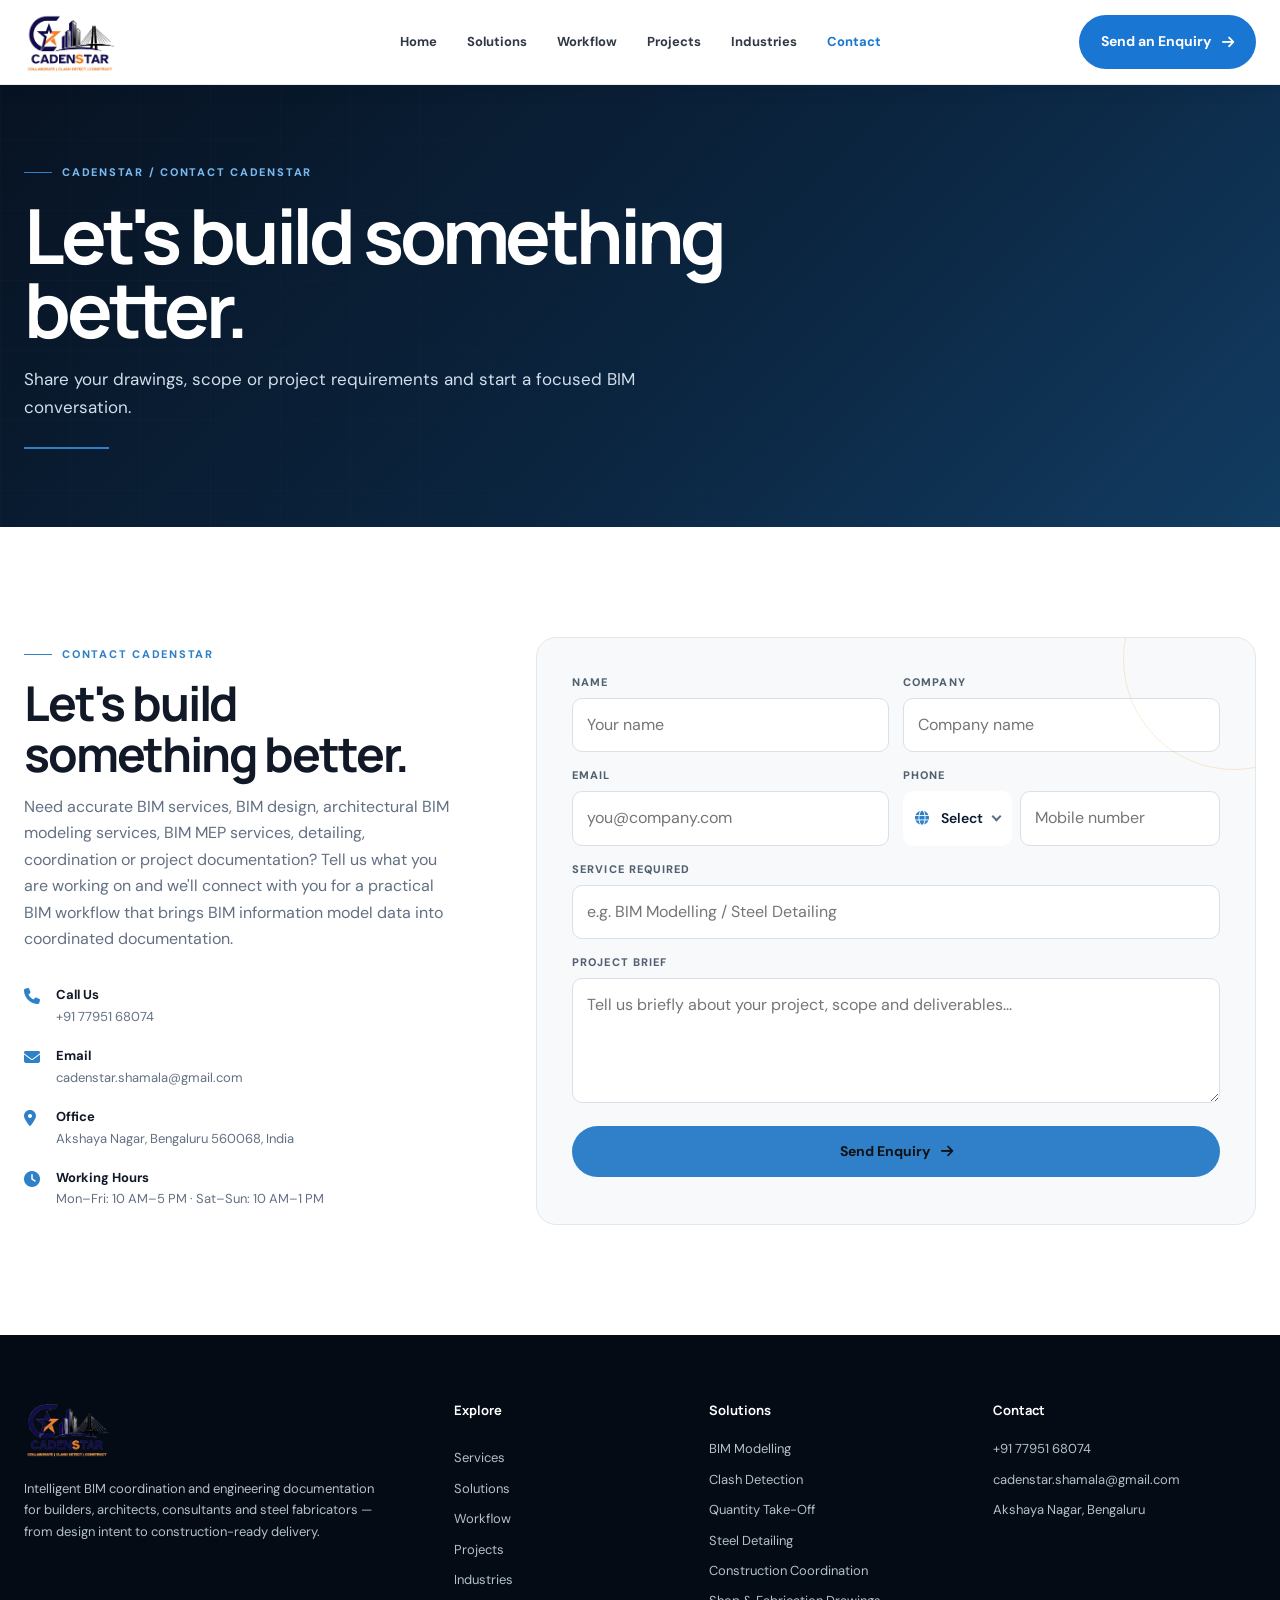
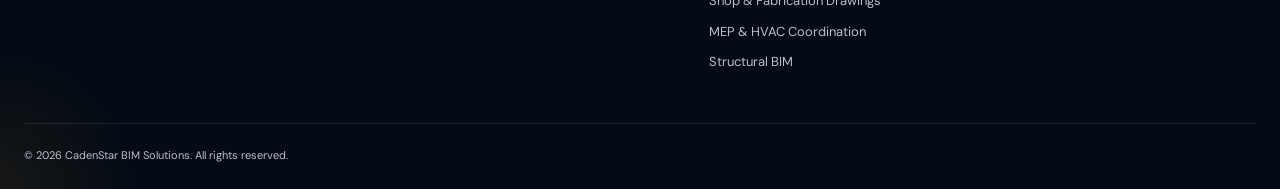
==== commit d2af1c4d: "changes done as per discussed in meeting" ====
--- a/contact.html
+++ b/contact.html
@@ -18,7 +18,7 @@
 <meta content="Contact CadenStar | BIM Services" property="og:title"/>
 <meta content="Contact CadenStar for BIM services for global project teams, BIM modelling, architectural BIM, MEP BIM services, BIM consulting and project delivery support." property="og:description"/>
 <meta content="https://www.cadenstar.com/contact.html" property="og:url"/>
-<meta content="assets/images/logo.png" property="og:image"/>
+<meta content="assets/images/cadenstar-logo.png" property="og:image"/>
 <script type="application/ld+json">
    {
     "@context":"https://schema.org",
@@ -29,7 +29,7 @@
     "areaServed":["Worldwide"],
     "telephone":"+91 7795168074",
     "email":"ShamalaLokesh@CadenStar.com",
-    "serviceType":["BIM Services","BIM Modelling","Architectural BIM","Structural BIM","MEP BIM Services","Steel Detailing","BIM Consulting","Quantity Take-Off","CAD Documentation"]
+    "serviceType":["BIM Services","BIM Modelling","Architectural BIM","Structural BIM","MEP BIM Services","Steel Detailing","BIM Consulting","Quantity Take-Off"]
   }
   </script>
 <meta content="BIM services, BIM modeling services for global project teams, BIM modeling services for global project teams, BIM companies, BIM companies in Bangalore, BIM companies in Mumbai, BIM consulting, BIM MEP services, architectural BIM services" name="keywords"/>
@@ -40,7 +40,7 @@
 <header id="header">
 <div class="container nav">
 <a aria-label="CadenStar home" class="brand" href="index.html">
-<img alt="CadenStar BIM Solutions logo" class="brand-logo" decoding="async" loading="lazy" src="assets/images/image-01.png"/>
+<img alt="CadenStar BIM Solutions logo" class="brand-logo" decoding="async" loading="lazy" src="assets/images/cadenstar-logo.png"/>
 </a>
 <nav class="nav-links" id="navLinks">
 <a href="index.html">
@@ -184,9 +184,9 @@
          Phone
         </label>
 <div class="phone-group">
-<div class="cc" id="cc"><button type="button" class="cc-btn" id="ccBtn" aria-haspopup="listbox" aria-expanded="false" aria-label="Select country code"><img class="cc-flag" id="ccFlag" alt="" src="assets/flags/in.svg"/><span id="ccCode">+91</span><i class="cc-caret"></i></button>
+<div class="cc" id="cc"><button type="button" class="cc-btn" id="ccBtn" aria-haspopup="listbox" aria-expanded="false" aria-label="Select country code"><i class="fa-solid fa-globe" id="ccGlobe" aria-hidden="true"></i><img class="cc-flag" id="ccFlag" alt="" src="" style="display:none"/><span id="ccCode">Select</span><i class="cc-caret"></i></button>
 <div class="cc-panel" id="ccPanel" hidden><div class="cc-search"><i class="fa-solid fa-magnifying-glass"></i><input type="search" id="ccSearch" placeholder="Search country or code" autocomplete="off" aria-label="Search country"/></div><ul class="cc-list" id="ccList" role="listbox"></ul></div>
-<input type="hidden" id="phoneCode" name="phoneCode" value="+91"/></div><input id="phone" name="phone" type="tel" inputmode="numeric" autocomplete="tel-national" placeholder="10-digit mobile number" maxlength="10"/></div>
+<input type="hidden" id="phoneCode" name="phoneCode" value=""/></div><input id="phone" name="phone" type="tel" inputmode="numeric" autocomplete="tel-national" placeholder="Mobile number" maxlength="15"/></div>
 <small class="field-error" id="phoneErr" role="alert"></small>
 </div>
 </div>
@@ -218,7 +218,7 @@
 <div class="footer-grid">
 <div>
 <a class="brand active" href="index.html">
-<img alt="CadenStar BIM Solutions logo" class="brand-logo" decoding="async" loading="lazy" src="assets/images/image-01.png">
+<img alt="CadenStar BIM Solutions logo" class="brand-logo" decoding="async" loading="lazy" src="assets/images/cadenstar-logo.png">
 </img></a>
 <p>
        Intelligent BIM coordination and engineering documentation for builders, architects, consultants and steel fabricators — from design intent to construction-ready delivery.
@@ -258,7 +258,7 @@
 </li>
 </ul>
 </div>
-<div><h4>Solutions</h4><ul><li><a href="solutions.html#bim-modelling">BIM Modelling</a></li><li><a href="solutions.html#clash-detection">Clash Detection</a></li><li><a href="solutions.html#quantity-take-off">Quantity Take-Off</a></li><li><a href="solutions.html#steel-detailing">Steel Detailing</a></li><li><a href="solutions.html#construction-coordination">Construction Coordination</a></li><li><a href="solutions.html#shop-fabrication-drawings">Shop &amp; Fabrication Drawings</a></li><li><a href="solutions.html#mep-hvac-coordination">MEP &amp; HVAC Coordination</a></li><li><a href="solutions.html#structural-bim">Structural BIM</a></li><li><a href="solutions.html#cad-documentation">CAD Documentation</a></li><li><a href="solutions.html#structural-design-analysis">Structural Design Analysis</a></li><li><a href="solutions.html#project-coordination">Project Coordination</a></li></ul></div>
+<div><h4>Solutions</h4><ul><li><a href="solutions.html#bim-modelling">BIM Modelling</a></li><li><a href="solutions.html#clash-detection">Clash Detection</a></li><li><a href="solutions.html#quantity-take-off">Quantity Take-Off</a></li><li><a href="solutions.html#steel-detailing">Steel Detailing</a></li><li><a href="solutions.html#construction-coordination">Construction Coordination</a></li><li><a href="solutions.html#shop-fabrication-drawings">Shop &amp; Fabrication Drawings</a></li><li><a href="solutions.html#mep-hvac-coordination">MEP &amp; HVAC Coordination</a></li><li><a href="solutions.html#structural-bim">Structural BIM</a></li></ul></div>
 <div>
 <h4>
        Contact
@@ -296,7 +296,7 @@
 cc=document.getElementById('cc'),btn=document.getElementById('ccBtn'),panel=document.getElementById('ccPanel'),list=document.getElementById('ccList'),q=document.getElementById('ccSearch'),
 flag=document.getElementById('ccFlag'),code=document.getElementById('ccCode'),hid=document.getElementById('phoneCode');
 if(!f||!ph||!cc)return;
-var cur=C[0],act=-1,shown=[];
+var cur=null,act=-1,shown=[];
 function esc(t){return t.replace(/[&<>]/g,function(c){return{'&':'&amp;','<':'&lt;','>':'&gt;'}[c]})}
 function item(c,k){return '<li role="option" data-i="'+C.indexOf(c)+'" class="'+(c===cur?'sel ':'')+'"><img class="cc-flag" alt="" src="assets/flags/'+c.i.toLowerCase()+'.svg"/><span class="cc-name">'+esc(c.n)+'</span><span class="cc-dial">+'+c.d+'</span></li>'}
 function render(){var t=q.value.trim().toLowerCase().replace(/^\+/,''),h='';shown=[];
@@ -307,7 +307,7 @@
  list.innerHTML=h;act=-1}
 function open(){panel.hidden=false;btn.setAttribute('aria-expanded','true');q.value='';render();q.focus();var s=list.querySelector('.sel');if(s)list.scrollTop=Math.max(0,s.offsetTop-60)}
 function close(){panel.hidden=true;btn.setAttribute('aria-expanded','false')}
-function pick(c){cur=c;flag.src='assets/flags/'+c.i.toLowerCase()+'.svg';flag.alt=c.n;code.textContent='+'+c.d;hid.value='+'+c.d;close();btn.focus();setRule();ph.focus()}
+function pick(c){cur=c;flag.src='assets/flags/'+c.i.toLowerCase()+'.svg';flag.alt=c.n;flag.style.display='';var globe=document.getElementById('ccGlobe');if(globe)globe.style.display='none';code.textContent='+'+c.d;hid.value='+'+c.d;close();btn.focus();setRule();ph.focus()}
 function mark(){var lis=list.querySelectorAll('li[data-i]');lis.forEach(function(l,k){l.classList.toggle('act',k===act)});if(lis[act])lis[act].scrollIntoView({block:'nearest'})}
 btn.addEventListener('click',function(){panel.hidden?open():close()});
 q.addEventListener('input',render);
@@ -319,12 +319,12 @@
 list.addEventListener('click',function(e){var l=e.target.closest('li[data-i]');if(l)pick(C[+l.dataset.i])});
 document.addEventListener('click',function(e){if(!cc.contains(e.target))close()});
 function lenText(r){return r.min===r.max?r.min+'-digit':r.min+'–'+r.max+' digit'}
-function setRule(){ph.maxLength=cur.max;ph.placeholder=(cur.min===cur.max?cur.min:cur.min+'–'+cur.max)+'-digit number';ph.value=ph.value.replace(/\D/g,'').slice(0,cur.max);check(false)}
+function setRule(){if(!cur){ph.maxLength=15;ph.placeholder='Mobile number';check(false);return}ph.maxLength=cur.max;ph.placeholder=(cur.min===cur.max?cur.min:cur.min+'–'+cur.max)+'-digit number';ph.value=ph.value.replace(/\D/g,'').slice(0,cur.max);check(false)}
 function check(show){var v=ph.value,m='';
- if(v){if(v.length<cur.min||v.length>cur.max)m='Enter a valid '+lenText(cur)+' number for +'+cur.d+(v.length<cur.min?' ('+v.length+' entered).':'.');
+ if(v){if(!cur){if(v.length<7||v.length>15)m='Enter a valid mobile number (7–15 digits).'}else if(v.length<cur.min||v.length>cur.max)m='Enter a valid '+lenText(cur)+' number for +'+cur.d+(v.length<cur.min?' ('+v.length+' entered).':'.');
   else if(cur.p&&!new RegExp('^'+cur.p+'$').test(v))m='Enter a valid +'+cur.d+' number'+(cur.note?' '+cur.note:'')+'.'}
  ph.setCustomValidity(m);ph.classList.toggle('invalid',!!m&&show);err.textContent=show?m:'';return !m}
-ph.addEventListener('input',function(){ph.value=ph.value.replace(/\D/g,'').slice(0,cur.max);check(ph.value.length>=cur.min||ph.classList.contains('invalid'))});
+ph.addEventListener('input',function(){ph.value=ph.value.replace(/\D/g,'').slice(0,cur?cur.max:15);check(ph.value.length>0||ph.classList.contains('invalid'))});
 ph.addEventListener('blur',function(){check(true)});
 f.addEventListener('submit',function(e){if(!check(true)){e.preventDefault();e.stopImmediatePropagation();ph.focus();var m=document.getElementById('formMsg');if(m)m.textContent='Please correct the phone number before sending.'}});
 setRule();
--- a/assets/styles.css
+++ b/assets/styles.css
@@ -406,7 +406,8 @@
     .hostel-grid{display:grid;grid-template-columns:.8fr 1.2fr;gap:25px;align-items:center}
     .hostel-images{display:grid;gap:12px}
     .hostel-images img{border-radius:18px;border:1px solid #dce5ed}
-    .real-project-grid{display:grid;grid-template-columns:repeat(3,1fr);gap:18px}
+    .project-description{max-width:980px;margin:-20px auto 42px;color:var(--muted);font-size:15px;line-height:1.8}.project-description p{margin:0 0 16px}.project-description strong{color:var(--ink)}
+.real-project-grid{display:grid;grid-template-columns:repeat(3,1fr);gap:18px}
     .real-project-card{background:#fff;border:1px solid var(--line);border-radius:18px;overflow:hidden}
     .real-project-card img{height:190px;object-fit:cover}
     .real-project-card .rpcopy{padding:18px}
@@ -421,7 +422,7 @@
     .client-logo img{max-height:90px;max-width:90%;object-fit:contain}
     .contact-feature{display:grid;grid-template-columns:1fr .75fr;gap:25px;align-items:center}
     .leader-card{background:linear-gradient(145deg,#07111f,#12345a);border-radius:24px;padding:18px;color:#fff;display:grid;grid-template-columns:minmax(320px,.9fr) 1.1fr;gap:22px;align-items:center}
-    .leader-card img{width:100%;height:420px;object-fit:cover;object-position:center top;border-radius:18px;background:#07111f;display:block}
+    .leader-card img{width:100%;height:420px;object-fit:cover;object-position:center top;border-radius:18px;background:transparent;display:block}
     .leader-card h3{font-family:Manrope;font-size:28px}
     .leader-card p{color:#c8d4e1;font-size:13px;margin:9px 0 16px}
     @media(max-width:980px){
@@ -696,7 +697,7 @@
   .hero h1{font-size:clamp(36px,10vw,48px)!important}
   .hero p,.page-hero p{font-size:15px;line-height:1.65}
   .leader-card{padding:12px!important;border-radius:18px!important;gap:16px!important}
-  .leader-card img{height:auto!important;max-height:none!important;aspect-ratio:auto!important;object-fit:contain!important;background:#07111f}
+  .leader-card img{height:auto!important;max-height:none!important;aspect-ratio:auto!important;object-fit:contain!important;background:transparent}
   .leader-card h3{font-size:25px!important;line-height:1.15}
   .leader-card p{font-size:14px;line-height:1.7}
   .founder-actions{gap:10px}
@@ -887,3 +888,14 @@
 .field input.invalid{border-color:#d64545!important;box-shadow:0 0 0 3px rgba(214,69,69,.12)}
 .field-error{display:block;margin-top:6px;font-size:12px;line-height:1.4;color:#c23434}
 .field-error:empty{display:none}
+
+/* Requested CadenStar layout refinements */
+#workflow .workflow-section-head{grid-template-columns:1fr}
+#workflow .workflow-section-head p{display:none}
+.home-about .intro-copy{min-width:0;text-align:left}
+.home-about .intro-copy p{max-width:760px;line-height:1.75;text-align:left}
+.home-about .intro-copy p:not(.global-connect-line){margin:0 0 16px}
+.home-about .intro-copy h2{margin-bottom:24px}
+.cc-btn #ccGlobe{color:var(--accent);margin-right:4px}
+
+.hero-break{display:block}
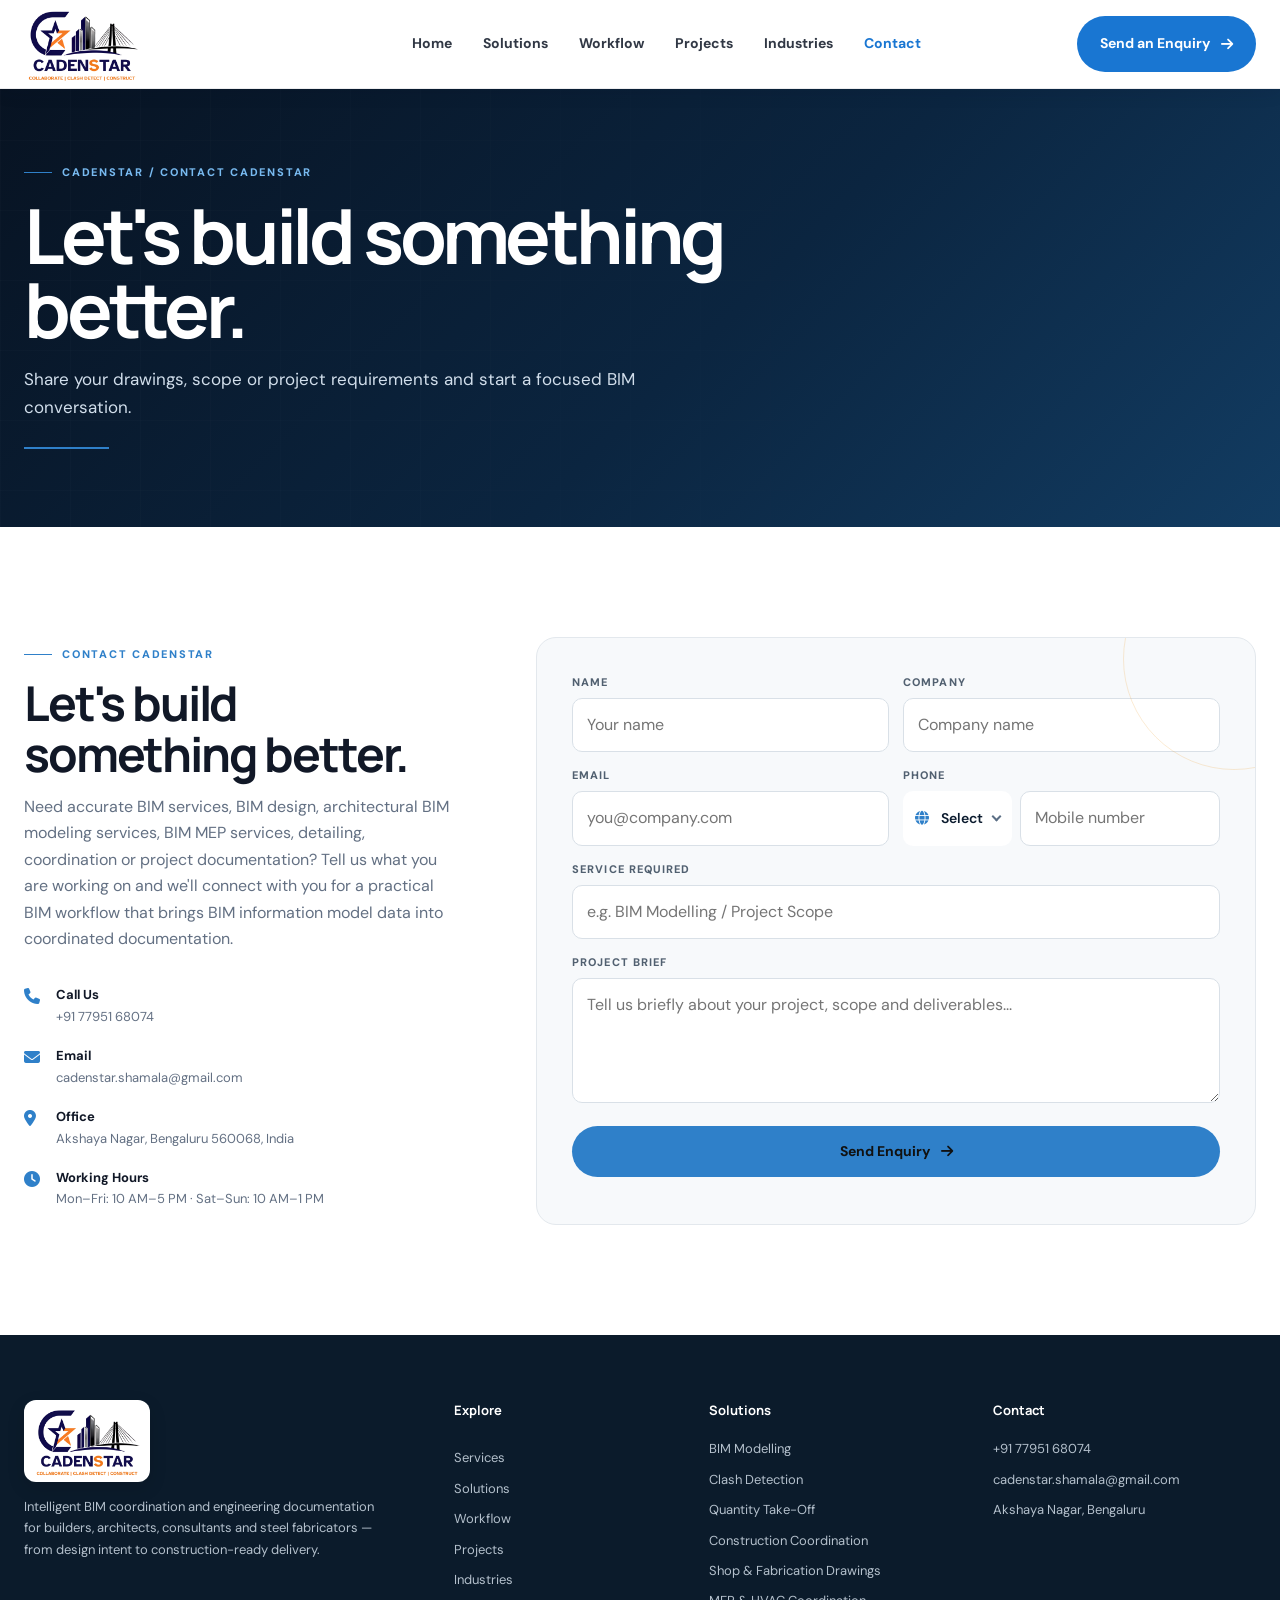
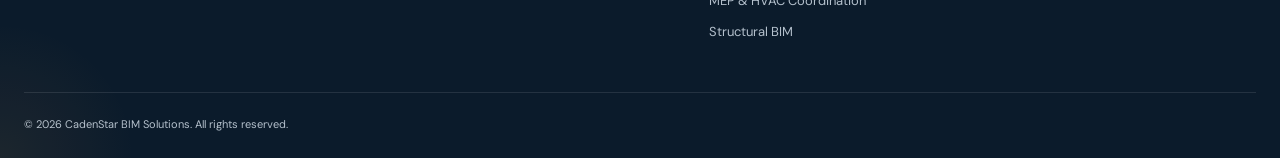
==== commit 57187825: "changes after website comments 6-10" ====
--- a/contact.html
+++ b/contact.html
@@ -29,7 +29,7 @@
     "areaServed":["Worldwide"],
     "telephone":"+91 7795168074",
     "email":"ShamalaLokesh@CadenStar.com",
-    "serviceType":["BIM Services","BIM Modelling","Architectural BIM","Structural BIM","MEP BIM Services","Steel Detailing","BIM Consulting","Quantity Take-Off"]
+    "serviceType":["BIM Services","BIM Modelling","Architectural BIM","Structural BIM","MEP BIM Services","BIM Consulting","Quantity Take-Off"]
   }
   </script>
 <meta content="BIM services, BIM modeling services for global project teams, BIM modeling services for global project teams, BIM companies, BIM companies in Bangalore, BIM companies in Mumbai, BIM consulting, BIM MEP services, architectural BIM services" name="keywords"/>
@@ -194,7 +194,7 @@
 <label for="service">
         Service Required
        </label>
-<input id="service" name="service" placeholder="e.g. BIM Modelling / Steel Detailing"/>
+<input id="service" name="service" placeholder="e.g. BIM Modelling / Project Scope"/>
 </div>
 <div class="field">
 <label for="message">
@@ -258,7 +258,7 @@
 </li>
 </ul>
 </div>
-<div><h4>Solutions</h4><ul><li><a href="solutions.html#bim-modelling">BIM Modelling</a></li><li><a href="solutions.html#clash-detection">Clash Detection</a></li><li><a href="solutions.html#quantity-take-off">Quantity Take-Off</a></li><li><a href="solutions.html#steel-detailing">Steel Detailing</a></li><li><a href="solutions.html#construction-coordination">Construction Coordination</a></li><li><a href="solutions.html#shop-fabrication-drawings">Shop &amp; Fabrication Drawings</a></li><li><a href="solutions.html#mep-hvac-coordination">MEP &amp; HVAC Coordination</a></li><li><a href="solutions.html#structural-bim">Structural BIM</a></li></ul></div>
+<div><h4>Solutions</h4><ul><li><a href="solutions.html#bim-modelling">BIM Modelling</a></li><li><a href="solutions.html#clash-detection">Clash Detection</a></li><li><a href="solutions.html#quantity-take-off">Quantity Take-Off</a></li><li><a href="solutions.html#construction-coordination">Construction Coordination</a></li><li><a href="solutions.html#shop-fabrication-drawings">Shop &amp; Fabrication Drawings</a></li><li><a href="solutions.html#mep-hvac-coordination">MEP &amp; HVAC Coordination</a></li><li><a href="solutions.html#structural-bim">Structural BIM</a></li></ul></div>
 <div>
 <h4>
        Contact
--- a/assets/styles.css
+++ b/assets/styles.css
@@ -899,3 +899,314 @@
 .cc-btn #ccGlobe{color:var(--accent);margin-right:4px}
 
 .hero-break{display:block}
+
+
+/* ===== OCTOBER 2026 REQUESTED FINAL REFINEMENTS ===== */
+/* Larger, clearer desktop brand/navigation while preserving the existing header design. */
+@media (min-width:761px){
+  header#header .nav{height:88px}
+  header#header .brand-logo{width:232px;height:78px}
+  header#header .nav-links{gap:31px;font-size:14px}
+  header#header .nav-links a{white-space:nowrap}
+  header#header .btn-primary{font-size:14px;padding:15px 22px}
+
+  /* Keep the requested About heading on one line on desktop/tablet widths where it fits. */
+  .home-about .intro-grid{grid-template-columns:minmax(0,1.28fr) minmax(320px,.72fr);gap:55px}
+  .home-about .intro-copy h2{font-size:clamp(25px,2.45vw,36px);line-height:1.05;letter-spacing:-.055em;white-space:nowrap}
+  .home-about .intro-copy{min-width:0}
+  .home-about .intro-copy p{font-size:15.5px}
+  .global-connect-line{font-size:17px!important}
+}
+
+/* Stronger mobile protection across every page: no horizontal clipping or fixed-width overflow. */
+html,body{max-width:100%;overflow-x:hidden}
+img,svg,video,canvas,iframe{max-width:100%}
+input,textarea,select,button{max-width:100%}
+
+@media (min-width:761px) and (max-width:1000px){
+  header#header .nav{height:80px}
+  header#header .brand-logo{width:190px;height:66px}
+  header#header .nav-links{gap:16px;font-size:12px}
+  header#header .btn-primary{font-size:12px;padding:12px 15px}
+  .home-about .intro-grid{grid-template-columns:minmax(0,1.2fr) minmax(280px,.8fr);gap:32px}
+  .home-about .intro-copy h2{font-size:25px}
+}
+
+@media (max-width:760px){
+  header#header .nav{height:72px}
+  header#header .brand-logo{width:168px;height:60px}
+  header#header .nav{padding-inline:0}
+  header#header .menu-btn{width:44px;height:44px;display:grid;place-items:center;border:1px solid #dbe3eb;border-radius:10px}
+  header#header .nav-links{top:72px;left:16px;right:16px;width:auto;border:1px solid #dce5ed;border-radius:0 0 16px 16px;box-shadow:0 16px 35px rgba(10,24,45,.12);padding:12px;gap:2px}
+  header#header .nav-links a{width:100%;padding:11px 12px;font-size:14px;border-radius:9px}
+  header#header .nav-links a:hover,header#header .nav-links a.active{background:#eef6fd}
+  .container{width:calc(100% - 32px)}
+  .hero{min-height:700px;padding:125px 0 70px}
+  .hero h1{font-size:clamp(42px,12vw,58px);line-height:1;max-width:100%}
+  .hero p{font-size:15px;line-height:1.65;max-width:100%}
+  .hero-actions{flex-direction:column;align-items:stretch}
+  .hero-actions .btn{width:100%}
+  .hero-slide{background-position:center center}
+
+  .intro{padding:72px 0}
+  .home-about .intro-grid{grid-template-columns:1fr!important;gap:34px}
+  .home-about .intro-copy h2{font-size:clamp(30px,8vw,40px);line-height:1.06;white-space:normal;letter-spacing:-.045em}
+  .home-about .intro-copy p{font-size:15px;line-height:1.7}
+  .home-about .intro-visual{width:100%;justify-content:center}
+  .home-about .intro-visual img{width:100%!important;max-width:100%!important;height:auto!important;object-fit:contain!important}
+  .floating-card{left:14px;right:14px;width:auto;bottom:18px;padding:18px}
+  .floating-card b{font-size:26px}
+
+  .global-collaboration{padding:70px 0}
+  .global-collab-inner{grid-template-columns:1fr;gap:30px}
+  .global-globe{width:100%;overflow:hidden}
+  .global-globe img{width:min(360px,100%);height:auto}
+  .global-collab-copy h2{font-size:clamp(32px,8vw,45px);line-height:1.08}
+  .global-collab-copy>p{font-size:15px;line-height:1.7}
+  .global-regions{gap:8px;margin-top:20px}
+  .global-regions span{padding:9px 13px;font-size:13px}
+
+  .home-founder{padding-top:70px;padding-bottom:75px}
+  .home-founder .leader-card{grid-template-columns:1fr;padding:12px;gap:20px}
+  .home-founder .leader-card img{height:auto;aspect-ratio:4/3;object-fit:cover}
+  .founder-actions{flex-direction:column;align-items:stretch}
+  .founder-actions .btn{width:100%}
+
+  .section-head{display:grid;grid-template-columns:1fr;gap:18px;margin-bottom:35px}
+  .section-head h2{font-size:clamp(30px,8vw,42px)}
+  .section-head p{font-size:15px}
+  .service-grid,.cap-grid,.process-grid,.project-grid,.sector-wrap,.stats-grid,.training-grid,.contact-grid,.footer-grid{grid-template-columns:1fr!important}
+  .project-grid{gap:14px}
+  .project-card,.project-card.small{min-height:300px}
+  .side-projects{grid-template-columns:1fr!important}
+  .contact-grid{gap:30px}
+  .form{padding:22px}
+  .form-row{grid-template-columns:1fr!important}
+  .phone-group{width:100%}
+  .phone-group .cc{max-width:42%}
+  .cc-btn{max-width:100%;padding-inline:9px}
+  .cc-panel{max-width:calc(100vw - 48px)}
+  footer{padding-top:50px}
+  footer .brand-logo{width:190px;height:65px}
+  .footer-bottom{flex-direction:column;gap:8px}
+
+  /* Workflow / solution / project-specific grids */
+  .workflow-steps,.comparison,.metric-row,.solution-grid,.industry-grid,.real-project-grid,.client-grid,.resource-list,.sol2-grid{grid-template-columns:1fr!important}
+  .benefit-strip{grid-template-columns:1fr!important}
+  .benefit-strip div{border-right:0;border-bottom:1px solid rgba(255,255,255,.2)}
+  .benefit-strip div:last-child{border-bottom:0}
+  .two-col-image,.project-gallery{grid-template-columns:1fr!important}
+  .project-gallery img:first-child{grid-row:auto}
+  .industry-image{height:auto!important;aspect-ratio:16/9}
+  .sol2-card{width:100%;min-width:0}
+  .sol2-top{min-width:0}
+  .solution-detail-body{font-size:13px}
+  .wf2-stage{padding-top:20px}
+  .wf2-steps{grid-template-columns:1fr 1fr!important;margin:0 12px;gap:22px}
+  .wf2-step:not(:last-child):after{right:-18px;width:18px}
+  .wf2-principle{grid-template-columns:1fr;margin-inline:12px}
+  .wf2-pair{grid-column:auto;width:100%}
+  .wf2-benefits{grid-template-columns:1fr;margin-inline:12px}
+  .wf2-benefits div{border-right:0;border-bottom:1px solid #dfe8f0}
+  .wf2-benefits div:last-child{border-bottom:0}
+
+  .page-hero{padding:125px 0 60px}
+  .page-hero h1{font-size:clamp(40px,11vw,58px);line-height:1.02}
+  .page-hero p{font-size:15px}
+}
+
+@media (max-width:420px){
+  header#header .brand-logo{width:150px;height:56px}
+  .hero h1{font-size:40px}
+  .home-about .intro-copy h2{font-size:30px}
+  .global-collab-copy h2{font-size:32px}
+  .global-regions span{width:100%;justify-content:center}
+  .wf2-steps{grid-template-columns:1fr!important}
+  .wf2-step:not(:last-child):after{display:none}
+}
+
+@media (prefers-reduced-motion:reduce){
+  .hero-slide{transition:none!important;transform:none!important}
+}
+
+/* ===== ABOUT SECTION FINAL REQUEST ===== */
+.home-about .home-about-heading{width:100%;margin-bottom:42px}
+.home-about .home-about-heading h2{
+  font-family:Manrope,sans-serif;
+  font-size:clamp(30px,3.5vw,48px);
+  line-height:1.08;
+  letter-spacing:-.045em;
+  margin:14px 0 0;
+  max-width:none;
+  white-space:nowrap;
+}
+.home-about .intro-grid{
+  grid-template-columns:minmax(0,1fr) minmax(0,1fr);
+  gap:56px;
+  align-items:stretch;
+}
+.home-about .intro-copy{display:flex;flex-direction:column;justify-content:flex-start;min-width:0}
+.home-about .intro-copy h2{display:none}
+.home-about .intro-visual{height:100%;min-height:0;display:flex;align-items:stretch}
+.home-about .intro-visual img{
+  width:100%;
+  max-width:none;
+  height:100%;
+  min-height:100%;
+  object-fit:cover;
+  border-radius:24px;
+  background:#f6f9fc;
+}
+.home-about .global-connect-line{margin-top:auto;padding-top:8px;font-size:17px!important}
+
+@media (min-width:761px){
+  .home-about .home-about-heading h2{white-space:nowrap}
+  .home-about .intro-grid{grid-template-columns:minmax(0,1fr) minmax(0,1fr);gap:56px}
+}
+
+@media (max-width:760px){
+  .home-about .home-about-heading{margin-bottom:30px}
+  .home-about .home-about-heading h2{font-size:clamp(30px,8vw,40px);line-height:1.06;white-space:normal}
+  .home-about .intro-grid{grid-template-columns:1fr!important;gap:34px}
+  .home-about .intro-visual{height:auto}
+  .home-about .intro-visual img{height:auto!important;min-height:0;object-fit:contain}
+  .home-about .global-connect-line{margin-top:0}
+}
+
+/* Footer logo contrast refinement */
+footer{background:#0b1b2b!important;}
+footer .brand{display:inline-flex;align-items:center;background:#fff;border-radius:10px;padding:8px 14px;margin-bottom:20px;box-shadow:0 8px 24px rgba(0,0,0,.14);}
+footer .brand-logo{display:block;object-fit:contain;object-position:left center;}
+@media(max-width:760px){footer .brand{padding:7px 12px;}footer .brand-logo{width:160px!important;height:58px!important;}}
+
+
+/* ===== Final About section alignment ===== */
+.home-about .home-about-heading h2{
+  font-family:Manrope,sans-serif!important;
+  font-size:clamp(30px,3.5vw,48px)!important;
+  line-height:1.08!important;
+  letter-spacing:-.045em!important;
+  max-width:none!important;
+  margin:14px 0 0!important;
+}
+@media (min-width:981px){
+  .home-about .intro-grid{
+    display:grid!important;
+    grid-template-columns:minmax(0,1fr) minmax(0,1fr)!important;
+    align-items:stretch!important;
+    gap:56px!important;
+  }
+  .home-about .intro-copy,.home-about .intro-visual{
+    height:100%!important;
+    min-height:0!important;
+  }
+  .home-about .intro-visual{
+    display:flex!important;
+    align-items:stretch!important;
+  }
+  .home-about .intro-visual img{
+    width:100%!important;
+    height:100%!important;
+    min-height:100%!important;
+    max-width:none!important;
+    object-fit:cover!important;
+  }
+}
+@media (max-width:760px){
+  .home-about .home-about-heading h2{
+    font-size:clamp(30px,8vw,40px)!important;
+    line-height:1.06!important;
+    white-space:normal!important;
+  }
+}
+
+/* ===== Compact footer logo treatment ===== */
+footer .brand{
+  display:inline-flex!important;
+  align-items:center!important;
+  justify-content:center!important;
+  width:126px!important;
+  height:82px!important;
+  box-sizing:border-box!important;
+  background:#fff!important;
+  border-radius:12px!important;
+  padding:5px 8px!important;
+  margin-bottom:14px!important;
+  box-shadow:0 6px 18px rgba(0,0,0,.12)!important;
+  overflow:hidden!important;
+}
+footer .brand-logo{
+  width:116px!important;
+  height:76px!important;
+  object-fit:contain!important;
+  object-position:center!important;
+}
+@media(max-width:760px){
+  footer .brand{width:116px!important;height:76px!important;padding:4px 7px!important}
+  footer .brand-logo{width:108px!important;height:70px!important}
+}
+
+/* ===== Project cards: compact visual marker, no project photos ===== */
+.real-project-card{
+  position:relative!important;
+  min-height:205px;
+  padding:26px 20px 20px!important;
+}
+.real-project-card .rpcopy{padding:0!important}
+.real-project-card .project-icon{
+  width:56px;height:56px;border-radius:50%;
+  display:grid;place-items:center;
+  background:linear-gradient(145deg,#2f80c9,#0d4b91);
+  color:#fff;font-size:23px;
+  box-shadow:0 12px 26px rgba(13,75,145,.25);
+  margin-bottom:18px;
+}
+.real-project-card .project-icon i{line-height:1}
+
+/* ===== FINAL: unified section headings + About text/image alignment ===== */
+.section-head h2,
+.home-about .home-about-heading h2,
+.global-collab-copy h2{
+  font-family:Manrope,sans-serif!important;
+  font-size:clamp(30px,3.5vw,48px)!important;
+  font-weight:700!important;
+  line-height:1.08!important;
+  letter-spacing:-.045em!important;
+  color:#111827!important;
+  max-width:none!important;
+  margin:14px 0 0!important;
+  white-space:normal!important;
+}
+.global-collab-copy h2 span{color:#2f80c9!important}
+.home-about .home-about-heading{margin-bottom:42px}
+
+@media (min-width:981px){
+  .home-about .intro-grid{
+    display:grid!important;
+    grid-template-columns:minmax(0,1fr) minmax(0,1fr)!important;
+    gap:56px!important;
+    align-items:stretch!important;
+  }
+  /* image keeps its natural proportions and sets the row height */
+  .home-about .intro-visual{height:auto!important;display:block!important}
+  .home-about .intro-visual img{
+    display:block!important;
+    width:100%!important;max-width:none!important;
+    height:auto!important;min-height:0!important;
+    aspect-ratio:592/690;
+    object-fit:cover!important;object-position:center!important;
+    border-radius:24px;
+  }
+  /* text fills the same height: first line at image top, last line at image bottom */
+  .home-about .intro-copy{
+    height:auto!important;
+    display:flex!important;flex-direction:column!important;
+    justify-content:space-between!important;
+  }
+  .home-about .intro-copy p,
+  .home-about .intro-copy p:not(.global-connect-line){
+    margin:0!important;max-width:none!important;
+    font-size:17px!important;line-height:1.75!important;
+  }
+  .home-about .global-connect-line{padding-top:0!important;font-size:18px!important}
+}
